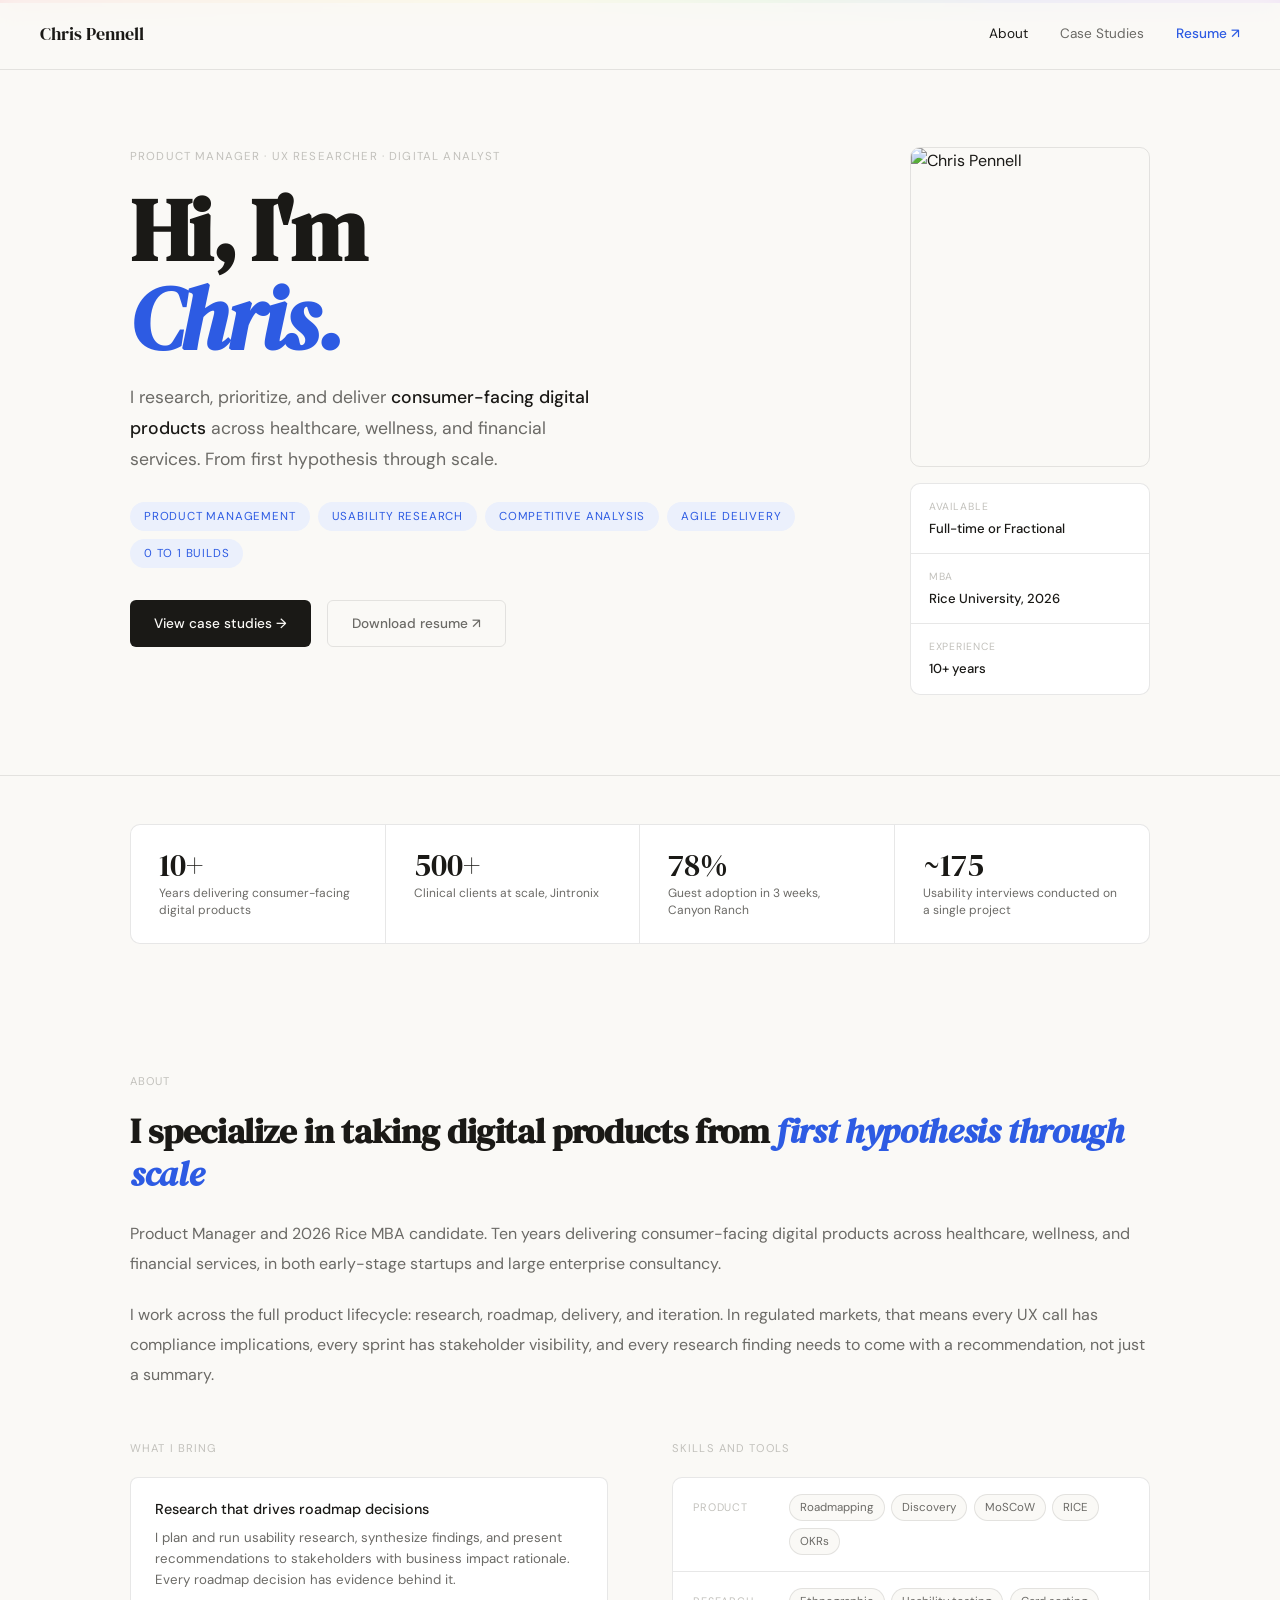
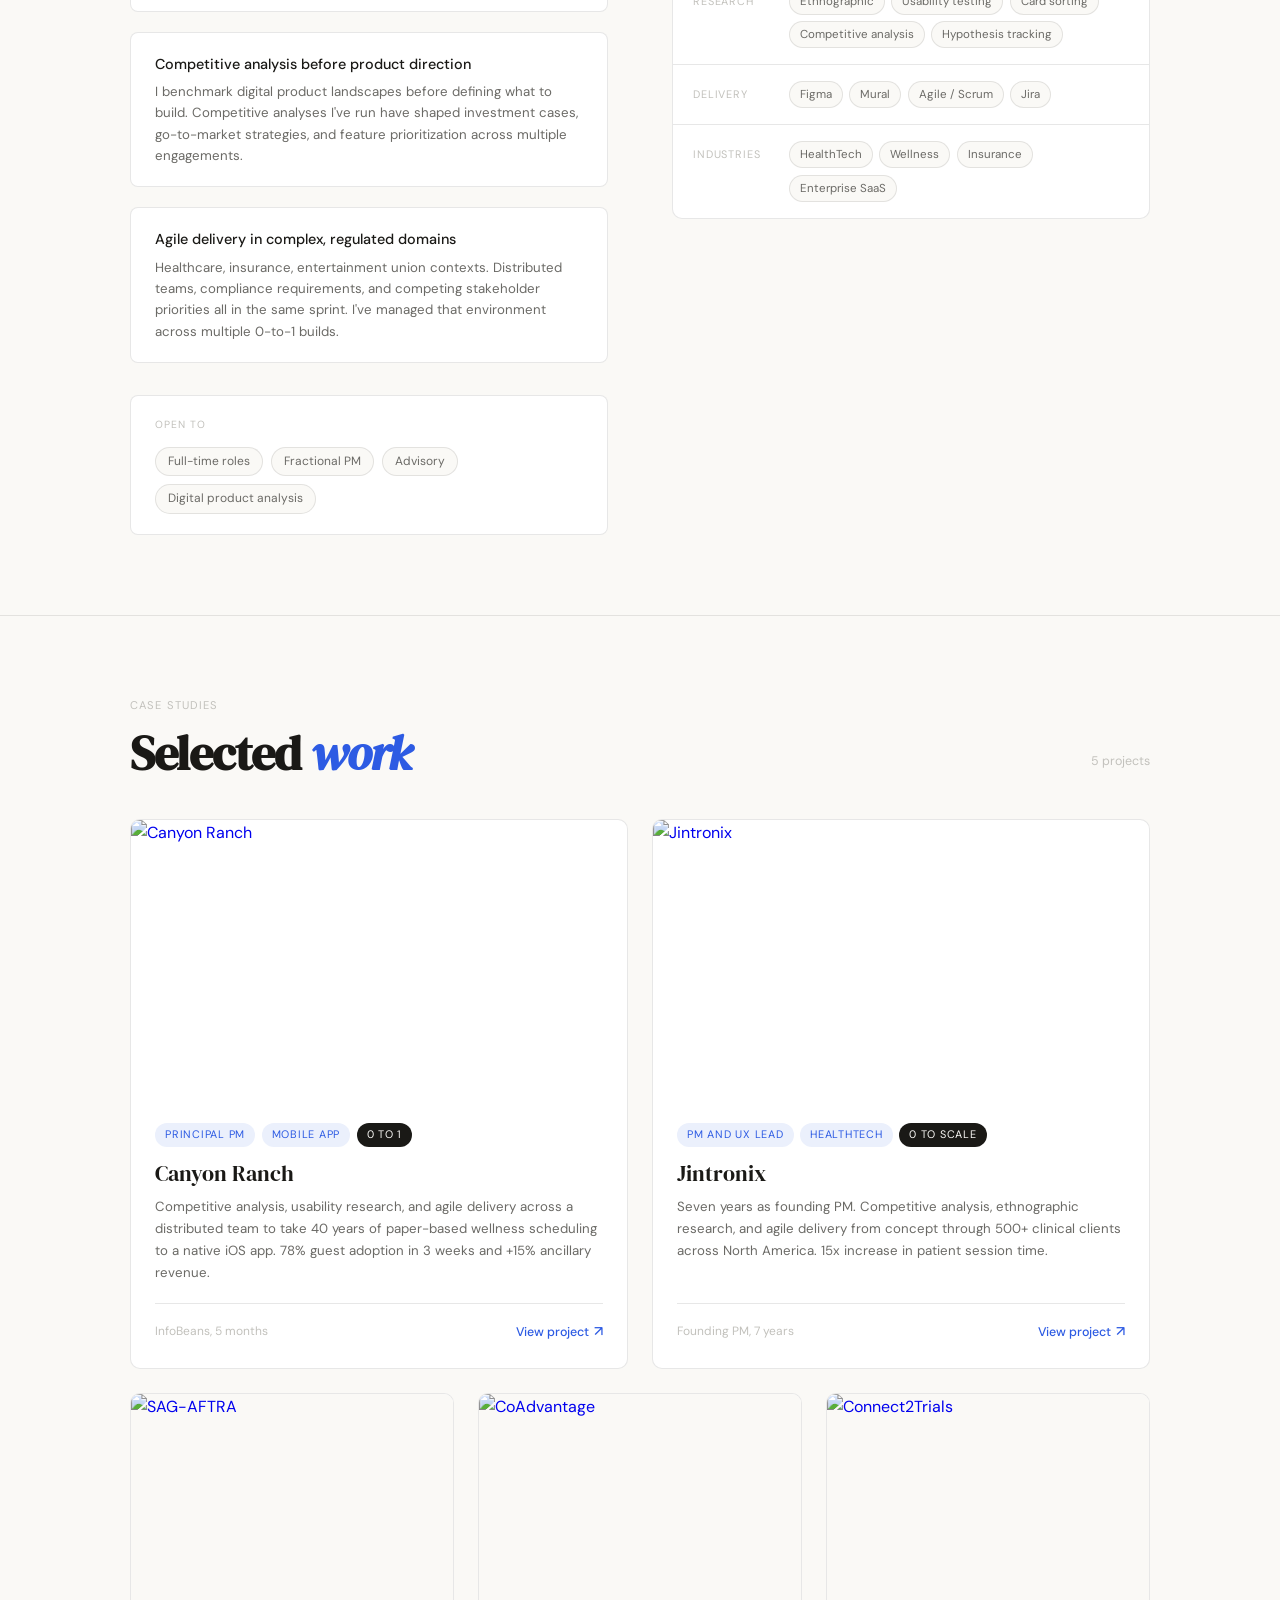
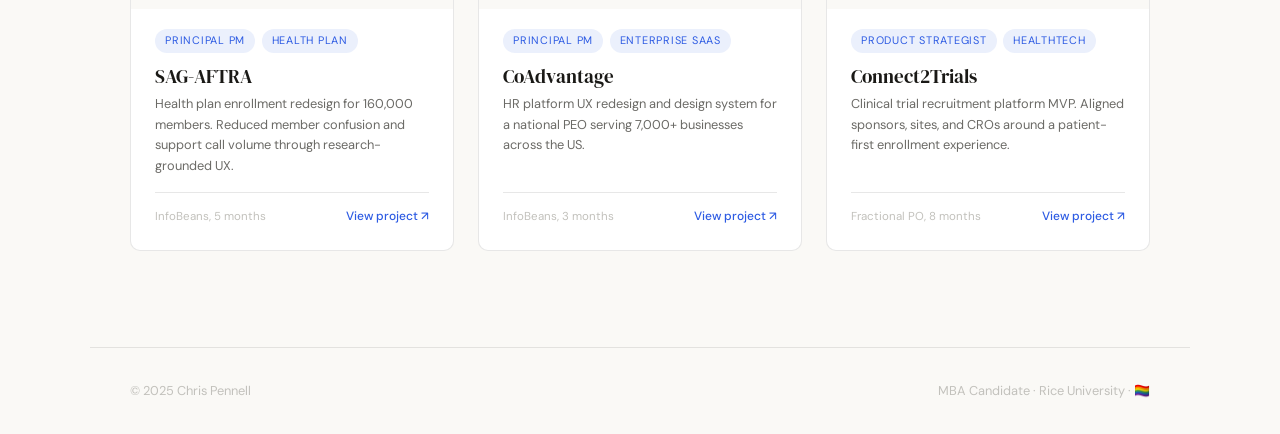
==== index.html @ 069dab7d "March 19 Product Analyst" ====
<!DOCTYPE html>
<html lang="en">
<head>
<meta charset="UTF-8">
<meta name="viewport" content="width=device-width, initial-scale=1.0">
<title>Chris Pennell — Product Manager</title>
<link rel="preconnect" href="https://fonts.googleapis.com">
<link rel="preconnect" href="https://fonts.gstatic.com" crossorigin>
<link href="https://fonts.googleapis.com/css2?family=DM+Serif+Display:ital@0;1&family=DM+Sans:wght@300;400;500&display=swap" rel="stylesheet">
<style>
  *, *::before, *::after { box-sizing: border-box; margin: 0; padding: 0; }
  :root {
    --cream: #FAF9F6; --ink: #1A1916; --ink-muted: #6B6A66; --ink-faint: #C2C1BC;
    --accent: #2D5BE3; --accent-soft: #EBF0FC; --border: rgba(26,25,22,0.1);
    --serif: 'DM Serif Display', Georgia, serif; --sans: 'DM Sans', system-ui, sans-serif;
    --max: 860px; --wide: 1100px;
  }
  html { scroll-behavior: smooth; }
  body { font-family: var(--sans); background: var(--cream); color: var(--ink); font-size: 16px; line-height: 1.65; -webkit-font-smoothing: antialiased; }

  .rainbow-line { height: 3px; background: linear-gradient(90deg,#FF0018,#FF9A00,#FFFF00,#00C800,#0000FF,#8B00FF); }

  /* NAV */
  nav {
    position: fixed; top: 0; left: 0; right: 0; z-index: 100;
    display: flex; align-items: center; justify-content: space-between;
    padding: 1.25rem 2.5rem;
    background: rgba(250,249,246,0.92); backdrop-filter: blur(12px);
    border-bottom: 1px solid var(--border);
  }
  .nav-logo { font-family: var(--serif); font-size: 1.1rem; color: var(--ink); text-decoration: none; }
  .nav-links { display: flex; align-items: center; gap: 2rem; }
  .nav-link { font-size: 0.85rem; color: var(--ink-muted); text-decoration: none; transition: color 0.2s; }
  .nav-link:hover, .nav-link.active { color: var(--ink); }
  .nav-link-resume { color: var(--accent); font-weight: 500; }
  .nav-link-resume:hover { color: #2449c0; }

  /* CONTAINERS */
  .container-wide { max-width: var(--wide); margin: 0 auto; padding: 0 2.5rem; }
  .container { max-width: var(--max); margin: 0 auto; padding: 0 2.5rem; }

  /* HERO */
  .hero { padding-top: 9rem; padding-bottom: 5rem; border-bottom: 1px solid var(--border); }
  .hero-inner { display: grid; grid-template-columns: 1fr auto; gap: 4rem; align-items: start; }
  .hero-eyebrow { font-size: 0.72rem; letter-spacing: 0.1em; text-transform: uppercase; color: var(--ink-faint); margin-bottom: 1.25rem; }
  .hero-title { font-family: var(--serif); font-size: clamp(3.5rem, 7vw, 5.5rem); line-height: 1; letter-spacing: -0.03em; margin-bottom: 1.25rem; }
  .hero-title em { font-style: italic; color: var(--accent); }
  .hero-subtitle { font-size: 1.1rem; color: var(--ink-muted); line-height: 1.75; max-width: 480px; margin-bottom: 1.75rem; }
  .hero-subtitle strong { color: var(--ink); font-weight: 500; }
  .hero-tags { display: flex; flex-wrap: wrap; gap: 0.5rem; margin-bottom: 2rem; }
  .hero-tag { font-size: 0.72rem; letter-spacing: 0.07em; text-transform: uppercase; color: var(--accent); background: var(--accent-soft); padding: 5px 14px; border-radius: 100px; }
  .hero-cta-row { display: flex; gap: 1rem; flex-wrap: wrap; }
  .btn-primary { display: inline-flex; align-items: center; gap: 0.4rem; background: var(--ink); color: var(--cream); font-family: var(--sans); font-size: 0.85rem; font-weight: 500; padding: 0.7rem 1.5rem; border-radius: 6px; text-decoration: none; transition: background 0.2s, transform 0.2s; }
  .btn-primary:hover { background: #000; transform: translateY(-1px); }
  .btn-secondary { display: inline-flex; align-items: center; gap: 0.4rem; background: transparent; color: var(--ink-muted); font-family: var(--sans); font-size: 0.85rem; font-weight: 500; padding: 0.7rem 1.5rem; border-radius: 6px; border: 1px solid var(--border); text-decoration: none; transition: all 0.2s; }
  .btn-secondary:hover { border-color: var(--ink); color: var(--ink); }

  /* HERO ASIDE */
  .hero-aside { display: flex; flex-direction: column; gap: 1rem; width: 240px; flex-shrink: 0; }
  .hero-photo-wrap { border-radius: 10px; overflow: hidden; border: 1px solid var(--border); aspect-ratio: 3/4; }
  .hero-photo-wrap img { width: 100%; height: 100%; object-fit: cover; display: block; }
  .hero-aside-meta { border: 1px solid var(--border); border-radius: 10px; overflow: hidden; background: white; }
  .aside-cell { padding: 0.85rem 1.1rem; border-bottom: 1px solid var(--border); }
  .aside-cell:last-child { border-bottom: none; }
  .aside-label { font-size: 0.65rem; letter-spacing: 0.09em; text-transform: uppercase; color: var(--ink-faint); margin-bottom: 0.2rem; }
  .aside-val { font-size: 0.82rem; font-weight: 500; color: var(--ink); }

  /* STATS BAR */
  .stats-bar { display: grid; grid-template-columns: repeat(4, 1fr); border: 1px solid var(--border); border-radius: 10px; overflow: hidden; background: white; margin: 3rem 0; }
  .stats-cell { padding: 1.5rem 1.75rem; border-right: 1px solid var(--border); }
  .stats-cell:last-child { border-right: none; }
  .stats-val { font-family: var(--serif); font-size: 2rem; color: var(--ink); line-height: 1; margin-bottom: 0.3rem; }
  .stats-label { font-size: 0.75rem; color: var(--ink-muted); line-height: 1.4; }

  /* ABOUT */
  .about-section { padding: 5rem 0; border-bottom: 1px solid var(--border); }
  .section-eyebrow { font-size: 0.7rem; letter-spacing: 0.1em; text-transform: uppercase; color: var(--ink-faint); margin-bottom: 1.25rem; }
  .section-heading { font-family: var(--serif); letter-spacing: -0.01em; line-height: 1.2; margin-bottom: 1.5rem; }
  .section-heading em { font-style: italic; color: var(--accent); }
  .body-text { font-size: 1rem; color: var(--ink-muted); line-height: 1.9; margin-bottom: 1.25rem; }
  .about-grid { display: grid; grid-template-columns: 1fr 1fr; gap: 4rem; margin-top: 3rem; }
  .diff-list { display: flex; flex-direction: column; gap: 1.25rem; margin-bottom: 2rem; }
  .diff-item { padding: 1.25rem 1.5rem; border: 1px solid var(--border); border-radius: 8px; background: white; }
  .diff-title { font-size: 0.9rem; font-weight: 500; color: var(--ink); margin-bottom: 0.3rem; }
  .diff-desc { font-size: 0.83rem; color: var(--ink-muted); line-height: 1.6; }
  .goals-card { padding: 1.25rem 1.5rem; border: 1px solid var(--border); border-radius: 8px; background: white; }
  .goals-label { font-size: 0.65rem; letter-spacing: 0.09em; text-transform: uppercase; color: var(--ink-faint); margin-bottom: 0.85rem; }
  .goals-row { display: flex; flex-wrap: wrap; gap: 0.5rem; }
  .goals-pill { font-size: 0.75rem; color: var(--ink-muted); background: var(--cream); border: 1px solid var(--border); padding: 4px 12px; border-radius: 100px; }
  .skills-strip { display: flex; flex-direction: column; border: 1px solid var(--border); border-radius: 10px; overflow: hidden; background: white; }
  .skill-cell { padding: 1rem 1.25rem; border-bottom: 1px solid var(--border); display: flex; gap: 1rem; align-items: baseline; }
  .skill-cell:last-child { border-bottom: none; }
  .skill-label { font-size: 0.68rem; letter-spacing: 0.08em; text-transform: uppercase; color: var(--ink-faint); flex-shrink: 0; width: 80px; }
  .skill-tags { display: flex; flex-wrap: wrap; gap: 0.4rem; }
  .skill-tag { font-size: 0.72rem; color: var(--ink-muted); background: var(--cream); border: 1px solid var(--border); padding: 3px 10px; border-radius: 100px; }

  /* CASE STUDIES */
  .work-section { padding: 5rem 0 6rem; }
  .work-header { display: flex; align-items: flex-end; justify-content: space-between; margin-bottom: 2.5rem; }
  .work-heading { font-family: var(--serif); font-size: clamp(2rem, 4vw, 3rem); letter-spacing: -0.02em; line-height: 1.1; }
  .work-heading em { font-style: italic; color: var(--accent); }
  .work-count { font-size: 0.78rem; color: var(--ink-faint); padding-bottom: 0.5rem; }

  /* FEATURED CARDS */
  .featured-grid { display: grid; grid-template-columns: 1fr 1fr; gap: 1.5rem; margin-bottom: 1.5rem; }
  .case-card { display: flex; flex-direction: column; border: 1px solid var(--border); border-radius: 10px; overflow: hidden; background: white; text-decoration: none; transition: border-color 0.2s, transform 0.2s; }
  .case-card:hover { border-color: rgba(45,91,227,0.3); transform: translateY(-2px); }
  .case-card-img { aspect-ratio: 16/9; overflow: hidden; }
  .case-card-img img { width: 100%; height: 100%; object-fit: cover; display: block; transition: transform 0.4s ease; }
  .case-card:hover .case-card-img img { transform: scale(1.03); }
  .case-card-body { padding: 1.5rem; flex: 1; display: flex; flex-direction: column; }
  .case-card-tags { display: flex; flex-wrap: wrap; gap: 0.4rem; margin-bottom: 0.85rem; }
  .case-tag { font-size: 0.68rem; letter-spacing: 0.07em; text-transform: uppercase; color: var(--accent); background: var(--accent-soft); padding: 3px 10px; border-radius: 100px; }
  .case-tag-dark { font-size: 0.68rem; letter-spacing: 0.07em; text-transform: uppercase; color: var(--cream); background: var(--ink); padding: 3px 10px; border-radius: 100px; }
  .case-card-title { font-family: var(--serif); font-size: 1.4rem; color: var(--ink); margin-bottom: 0.5rem; line-height: 1.2; }
  .case-card-desc { font-size: 0.83rem; color: var(--ink-muted); line-height: 1.65; flex: 1; margin-bottom: 1.25rem; }
  .case-card-footer { display: flex; align-items: center; justify-content: space-between; padding-top: 1rem; border-top: 1px solid var(--border); }
  .case-card-meta { font-size: 0.75rem; color: var(--ink-faint); }
  .case-card-link { font-size: 0.78rem; font-weight: 500; color: var(--accent); display: flex; align-items: center; gap: 0.3rem; }
  .case-card-link-arrow { font-size: 0.9rem; }

  /* LIST ITEMS - 3 column grid */
  .list-grid { display: grid; grid-template-columns: repeat(3, 1fr); gap: 1.5rem; }
  .case-list-item { display: flex; flex-direction: column; border: 1px solid var(--border); border-radius: 10px; overflow: hidden; background: white; text-decoration: none; transition: border-color 0.2s, transform 0.2s; }
  .case-list-item:hover { border-color: rgba(45,91,227,0.3); transform: translateY(-2px); }
  .case-list-thumb { width: 100%; aspect-ratio: 3/2; overflow: hidden; background: var(--cream); }
  .case-list-thumb img { width: 100%; height: 100%; object-fit: cover; display: block; transition: transform 0.4s ease; }
  .case-list-item:hover .case-list-thumb img { transform: scale(1.03); }
  .case-list-body { padding: 1.25rem 1.5rem 1.5rem; flex: 1; display: flex; flex-direction: column; }
  .case-list-tags { display: flex; flex-wrap: wrap; gap: 0.4rem; margin-bottom: 0.75rem; }
  .case-list-title { font-family: var(--serif); font-size: 1.2rem; color: var(--ink); margin-bottom: 0.4rem; line-height: 1.2; }
  .case-list-desc { font-size: 0.8rem; color: var(--ink-muted); line-height: 1.6; flex: 1; margin-bottom: 1rem; }
  .case-list-footer { display: flex; align-items: center; justify-content: space-between; padding-top: 0.85rem; border-top: 1px solid var(--border); }
  .case-list-meta { font-size: 0.72rem; color: var(--ink-faint); }
  .case-list-link { font-size: 0.75rem; font-weight: 500; color: var(--accent); }
  .case-list-arrow { display: none; }

  footer { border-top: 1px solid var(--border); padding: 2rem 2.5rem; display: flex; justify-content: space-between; align-items: center; max-width: var(--wide); margin: 0 auto; font-size: 0.8rem; color: var(--ink-faint); }

  .fade-in { opacity: 0; transform: translateY(18px); transition: opacity 0.6s ease, transform 0.6s ease; }
  .fade-in.visible { opacity: 1; transform: none; }

  @media (max-width: 860px) {
    .hero-inner { grid-template-columns: 1fr; }
    .hero-aside { width: 100%; flex-direction: row; }
    .hero-photo-wrap { width: 160px; flex-shrink: 0; aspect-ratio: auto; height: 200px; }
    .hero-aside-meta { flex: 1; }
    .featured-grid { grid-template-columns: 1fr; }
    .list-grid { grid-template-columns: 1fr 1fr; }
    .about-grid { grid-template-columns: 1fr; gap: 2.5rem; }
    .stats-bar { grid-template-columns: 1fr 1fr; }
    .stats-cell:nth-child(2) { border-right: none; }
    .stats-cell:nth-child(3), .stats-cell:nth-child(4) { border-top: 1px solid var(--border); }
  }
  @media (max-width: 600px) {
    nav { padding: 1rem 1.25rem; }
    .container-wide, .container { padding: 0 1.25rem; }
    .hero { padding-top: 7rem; }
    .hero-aside { flex-direction: column; }
    .hero-photo-wrap { width: 100%; height: 260px; }
    .stats-bar { grid-template-columns: 1fr; }
    .stats-cell { border-right: none; border-bottom: 1px solid var(--border); }
    .stats-cell:last-child { border-bottom: none; }
    .list-grid { grid-template-columns: 1fr; }
    .work-header { flex-direction: column; align-items: flex-start; gap: 0.5rem; }
    footer { flex-direction: column; gap: 0.5rem; text-align: center; }
  }
</style>
</head>
<body>

<div class="rainbow-line"></div>
<nav>
  <a class="nav-logo" href="index.html">Chris Pennell</a>
  <div class="nav-links">
    <a class="nav-link active" href="index.html">About</a>
    <a class="nav-link" href="#work">Case Studies</a>
    <a class="nav-link nav-link-resume" href="https://docs.google.com/document/d/1cb9kyI_10Pj-cdrXWESIzV2-PhuRUPaO/edit" target="_blank">Resume ↗</a>
  </div>
</nav>

<!-- HERO -->
<section class="hero">
  <div class="container-wide">
    <div class="hero-inner">
      <div>
        <div class="hero-eyebrow fade-in">Product Manager · UX Researcher · Digital Analyst</div>
        <h1 class="hero-title fade-in" style="transition-delay:.07s">Hi, I'm<br><em>Chris.</em></h1>
        <p class="hero-subtitle fade-in" style="transition-delay:.13s">
          I research, prioritize, and deliver <strong>consumer-facing digital products</strong> across healthcare, wellness, and financial services. From first hypothesis through scale.
        </p>
        <div class="hero-tags fade-in" style="transition-delay:.17s">
          <span class="hero-tag">Product Management</span>
          <span class="hero-tag">Usability Research</span>
          <span class="hero-tag">Competitive Analysis</span>
          <span class="hero-tag">Agile Delivery</span>
          <span class="hero-tag">0 to 1 Builds</span>
        </div>
        <div class="hero-cta-row fade-in" style="transition-delay:.21s">
          <a class="btn-primary" href="#work">View case studies →</a>
          <a class="btn-secondary" href="https://docs.google.com/document/d/1cb9kyI_10Pj-cdrXWESIzV2-PhuRUPaO/edit" target="_blank">Download resume ↗</a>
        </div>
      </div>
      <div class="hero-aside fade-in" style="transition-delay:.25s">
        <div class="hero-photo-wrap">
          <img src="https://cdn.prod.website-files.com/538f543c3674b7a3720d7a68/667c1d018440798b7e538d53_me%20hike.JPG" alt="Chris Pennell" />
        </div>
        <div class="hero-aside-meta">
          <div class="aside-cell">
            <div class="aside-label">Available</div>
            <div class="aside-val">Full-time or Fractional</div>
          </div>
          <div class="aside-cell">
            <div class="aside-label">MBA</div>
            <div class="aside-val">Rice University, 2026</div>
          </div>
          <div class="aside-cell">
            <div class="aside-label">Experience</div>
            <div class="aside-val">10+ years</div>
          </div>
        </div>
      </div>
    </div>
  </div>
</section>

<!-- STATS -->
<div class="container-wide">
  <div class="stats-bar fade-in">
    <div class="stats-cell">
      <div class="stats-val">10+</div>
      <div class="stats-label">Years delivering consumer-facing digital products</div>
    </div>
    <div class="stats-cell">
      <div class="stats-val">500+</div>
      <div class="stats-label">Clinical clients at scale, Jintronix</div>
    </div>
    <div class="stats-cell">
      <div class="stats-val">78%</div>
      <div class="stats-label">Guest adoption in 3 weeks, Canyon Ranch</div>
    </div>
    <div class="stats-cell">
      <div class="stats-val">~175</div>
      <div class="stats-label">Usability interviews conducted on a single project</div>
    </div>
  </div>
</div>

<!-- ABOUT -->
<section class="about-section" id="about">
  <div class="container-wide">
    <div class="section-eyebrow fade-in">About</div>
    <h2 class="section-heading fade-in" style="transition-delay:.06s; font-size:clamp(1.6rem,3vw,2.2rem);">
      I specialize in taking digital products from <em>first hypothesis through scale</em>
    </h2>
    <p class="body-text fade-in" style="transition-delay:.1s">
      Product Manager and 2026 Rice MBA candidate. Ten years delivering consumer-facing digital products across healthcare, wellness, and financial services, in both early-stage startups and large enterprise consultancy.
    </p>
    <p class="body-text fade-in" style="transition-delay:.12s">
      I work across the full product lifecycle: research, roadmap, delivery, and iteration. In regulated markets, that means every UX call has compliance implications, every sprint has stakeholder visibility, and every research finding needs to come with a recommendation, not just a summary.
    </p>

    <div class="about-grid fade-in" style="transition-delay:.14s">
      <div>
        <div style="font-size:.7rem;letter-spacing:.1em;text-transform:uppercase;color:var(--ink-faint);margin-bottom:1.25rem;">What I bring</div>
        <div class="diff-list">
          <div class="diff-item">
            <div class="diff-title">Research that drives roadmap decisions</div>
            <div class="diff-desc">I plan and run usability research, synthesize findings, and present recommendations to stakeholders with business impact rationale. Every roadmap decision has evidence behind it.</div>
          </div>
          <div class="diff-item">
            <div class="diff-title">Competitive analysis before product direction</div>
            <div class="diff-desc">I benchmark digital product landscapes before defining what to build. Competitive analyses I've run have shaped investment cases, go-to-market strategies, and feature prioritization across multiple engagements.</div>
          </div>
          <div class="diff-item">
            <div class="diff-title">Agile delivery in complex, regulated domains</div>
            <div class="diff-desc">Healthcare, insurance, entertainment union contexts. Distributed teams, compliance requirements, and competing stakeholder priorities all in the same sprint. I've managed that environment across multiple 0-to-1 builds.</div>
          </div>
        </div>
        <div class="goals-card">
          <div class="goals-label">Open to</div>
          <div class="goals-row">
            <span class="goals-pill">Full-time roles</span>
            <span class="goals-pill">Fractional PM</span>
            <span class="goals-pill">Advisory</span>
            <span class="goals-pill">Digital product analysis</span>
          </div>
        </div>
      </div>
      <div>
        <div style="font-size:.7rem;letter-spacing:.1em;text-transform:uppercase;color:var(--ink-faint);margin-bottom:1.25rem;">Skills and tools</div>
        <div class="skills-strip">
          <div class="skill-cell">
            <div class="skill-label">Product</div>
            <div class="skill-tags">
              <span class="skill-tag">Roadmapping</span>
              <span class="skill-tag">Discovery</span>
              <span class="skill-tag">MoSCoW</span>
              <span class="skill-tag">RICE</span>
              <span class="skill-tag">OKRs</span>
            </div>
          </div>
          <div class="skill-cell">
            <div class="skill-label">Research</div>
            <div class="skill-tags">
              <span class="skill-tag">Ethnographic</span>
              <span class="skill-tag">Usability testing</span>
              <span class="skill-tag">Card sorting</span>
              <span class="skill-tag">Competitive analysis</span>
              <span class="skill-tag">Hypothesis tracking</span>
            </div>
          </div>
          <div class="skill-cell">
            <div class="skill-label">Delivery</div>
            <div class="skill-tags">
              <span class="skill-tag">Figma</span>
              <span class="skill-tag">Mural</span>
              <span class="skill-tag">Agile / Scrum</span>
              <span class="skill-tag">Jira</span>
            </div>
          </div>
          <div class="skill-cell">
            <div class="skill-label">Industries</div>
            <div class="skill-tags">
              <span class="skill-tag">HealthTech</span>
              <span class="skill-tag">Wellness</span>
              <span class="skill-tag">Insurance</span>
              <span class="skill-tag">Enterprise SaaS</span>
            </div>
          </div>
        </div>
      </div>
    </div>
  </div>
</section>

<!-- CASE STUDIES -->
<section class="work-section" id="work">
  <div class="container-wide">
    <div class="work-header fade-in">
      <div>
        <div class="section-eyebrow" style="margin-bottom:.75rem;">Case Studies</div>
        <h2 class="work-heading">Selected <em>work</em></h2>
      </div>
      <div class="work-count">5 projects</div>
    </div>

    <div class="featured-grid fade-in" style="transition-delay:.06s">
      <a class="case-card" href="canyon-ranch-case-study.html">
        <div class="case-card-img">
          <img src="https://cdn.prod.website-files.com/538f543c3674b7a3720d7a68/6536fba0e312752da040ff3f_hero_CR.png" alt="Canyon Ranch" />
        </div>
        <div class="case-card-body">
          <div class="case-card-tags">
            <span class="case-tag">Principal PM</span>
            <span class="case-tag">Mobile App</span>
            <span class="case-tag-dark">0 to 1</span>
          </div>
          <div class="case-card-title">Canyon Ranch</div>
          <div class="case-card-desc">Competitive analysis, usability research, and agile delivery across a distributed team to take 40 years of paper-based wellness scheduling to a native iOS app. 78% guest adoption in 3 weeks and +15% ancillary revenue.</div>
          <div class="case-card-footer">
            <span class="case-card-meta">InfoBeans, 5 months</span>
            <span class="case-card-link">View project <span class="case-card-link-arrow">↗</span></span>
          </div>
        </div>
      </a>
      <a class="case-card" href="jintronix.html">
        <div class="case-card-img">
          <img src="https://cdn.prod.website-files.com/538f543c3674b7a3720d7a68/5901455f5690d510b63340e0_jintronix_hero.png" alt="Jintronix" />
        </div>
        <div class="case-card-body">
          <div class="case-card-tags">
            <span class="case-tag">PM and UX Lead</span>
            <span class="case-tag">HealthTech</span>
            <span class="case-tag-dark">0 to Scale</span>
          </div>
          <div class="case-card-title">Jintronix</div>
          <div class="case-card-desc">Seven years as founding PM. Competitive analysis, ethnographic research, and agile delivery from concept through 500+ clinical clients across North America. 15x increase in patient session time.</div>
          <div class="case-card-footer">
            <span class="case-card-meta">Founding PM, 7 years</span>
            <span class="case-card-link">View project <span class="case-card-link-arrow">↗</span></span>
          </div>
        </div>
      </a>
    </div>

    <div class="list-grid fade-in" style="transition-delay:.1s">
      <a class="case-list-item" href="sag-aftra.html">
        <div class="case-list-thumb">
          <img src="https://cdn.prod.website-files.com/538f543c3674b7a3720d7a68/65340feb515cf73360d36144_SA_Main.png" alt="SAG-AFTRA" />
        </div>
        <div class="case-list-body">
          <div class="case-list-tags">
            <span class="case-tag">Principal PM</span>
            <span class="case-tag">Health Plan</span>
          </div>
          <div class="case-list-title">SAG-AFTRA</div>
          <div class="case-list-desc">Health plan enrollment redesign for 160,000 members. Reduced member confusion and support call volume through research-grounded UX.</div>
          <div class="case-list-footer">
            <span class="case-list-meta">InfoBeans, 5 months</span>
            <span class="case-list-link">View project ↗</span>
          </div>
        </div>
      </a>
      <a class="case-list-item" href="coadvantage.html">
        <div class="case-list-thumb">
          <img src="https://cdn.prod.website-files.com/538f543c3674b7a3720d7a68/6531c4fa024e860a42a2fc40_Group%205.png" alt="CoAdvantage" />
        </div>
        <div class="case-list-body">
          <div class="case-list-tags">
            <span class="case-tag">Principal PM</span>
            <span class="case-tag">Enterprise SaaS</span>
          </div>
          <div class="case-list-title">CoAdvantage</div>
          <div class="case-list-desc">HR platform UX redesign and design system for a national PEO serving 7,000+ businesses across the US.</div>
          <div class="case-list-footer">
            <span class="case-list-meta">InfoBeans, 3 months</span>
            <span class="case-list-link">View project ↗</span>
          </div>
        </div>
      </a>
      <a class="case-list-item" href="connect2trials.html">
        <div class="case-list-thumb">
          <img src="https://cdn.prod.website-files.com/538f543c3674b7a3720d7a68/6533fa9e8dd7217452aa8241_Hero_C2T.png" alt="Connect2Trials" />
        </div>
        <div class="case-list-body">
          <div class="case-list-tags">
            <span class="case-tag">Product Strategist</span>
            <span class="case-tag">HealthTech</span>
          </div>
          <div class="case-list-title">Connect2Trials</div>
          <div class="case-list-desc">Clinical trial recruitment platform MVP. Aligned sponsors, sites, and CROs around a patient-first enrollment experience.</div>
          <div class="case-list-footer">
            <span class="case-list-meta">Fractional PO, 8 months</span>
            <span class="case-list-link">View project ↗</span>
          </div>
        </div>
      </a>
    </div>
  </div>
</section>

<footer>
  <span>© 2025 Chris Pennell</span>
  <span>MBA Candidate · Rice University · 🏳️‍🌈</span>
</footer>

<script>
  const obs = new IntersectionObserver(e => e.forEach(x => { if(x.isIntersecting) x.target.classList.add('visible'); }), { threshold: .07 });
  document.querySelectorAll('.fade-in').forEach(el => obs.observe(el));
</script>
</body>
</html>
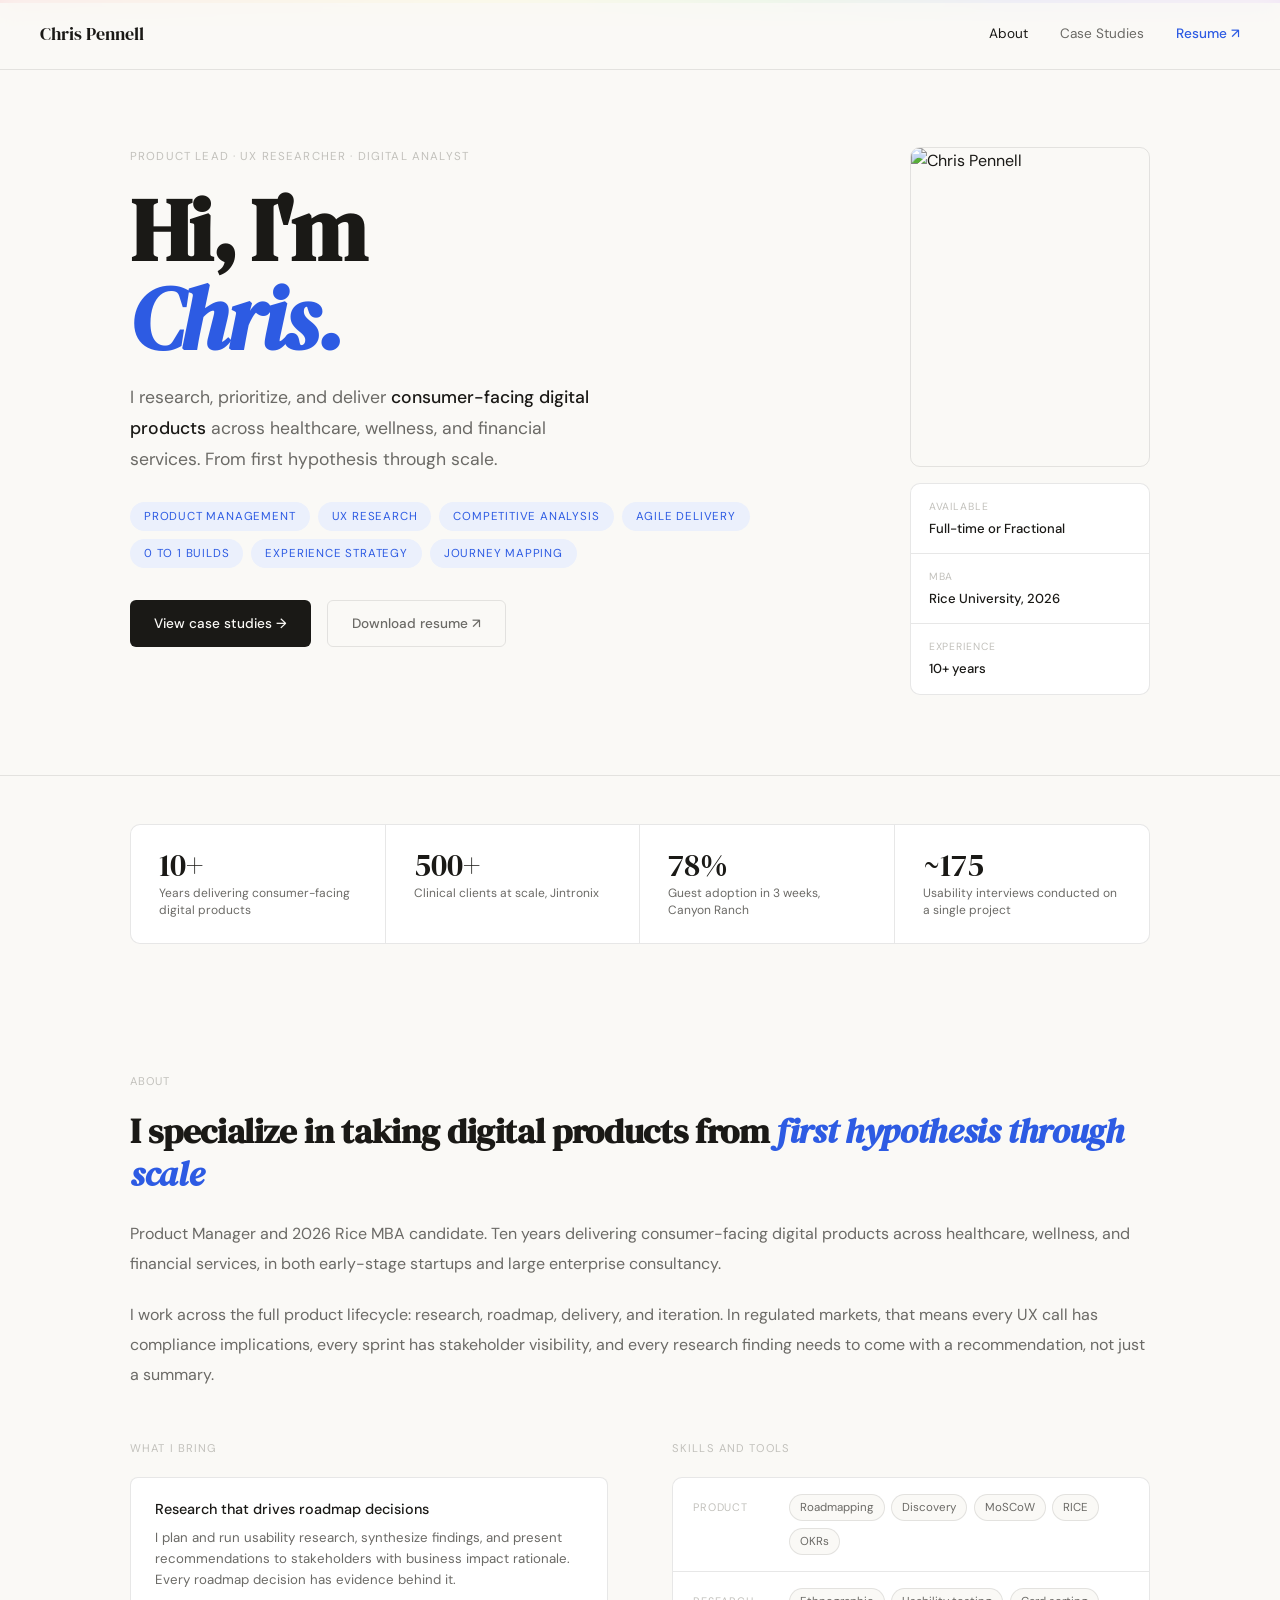
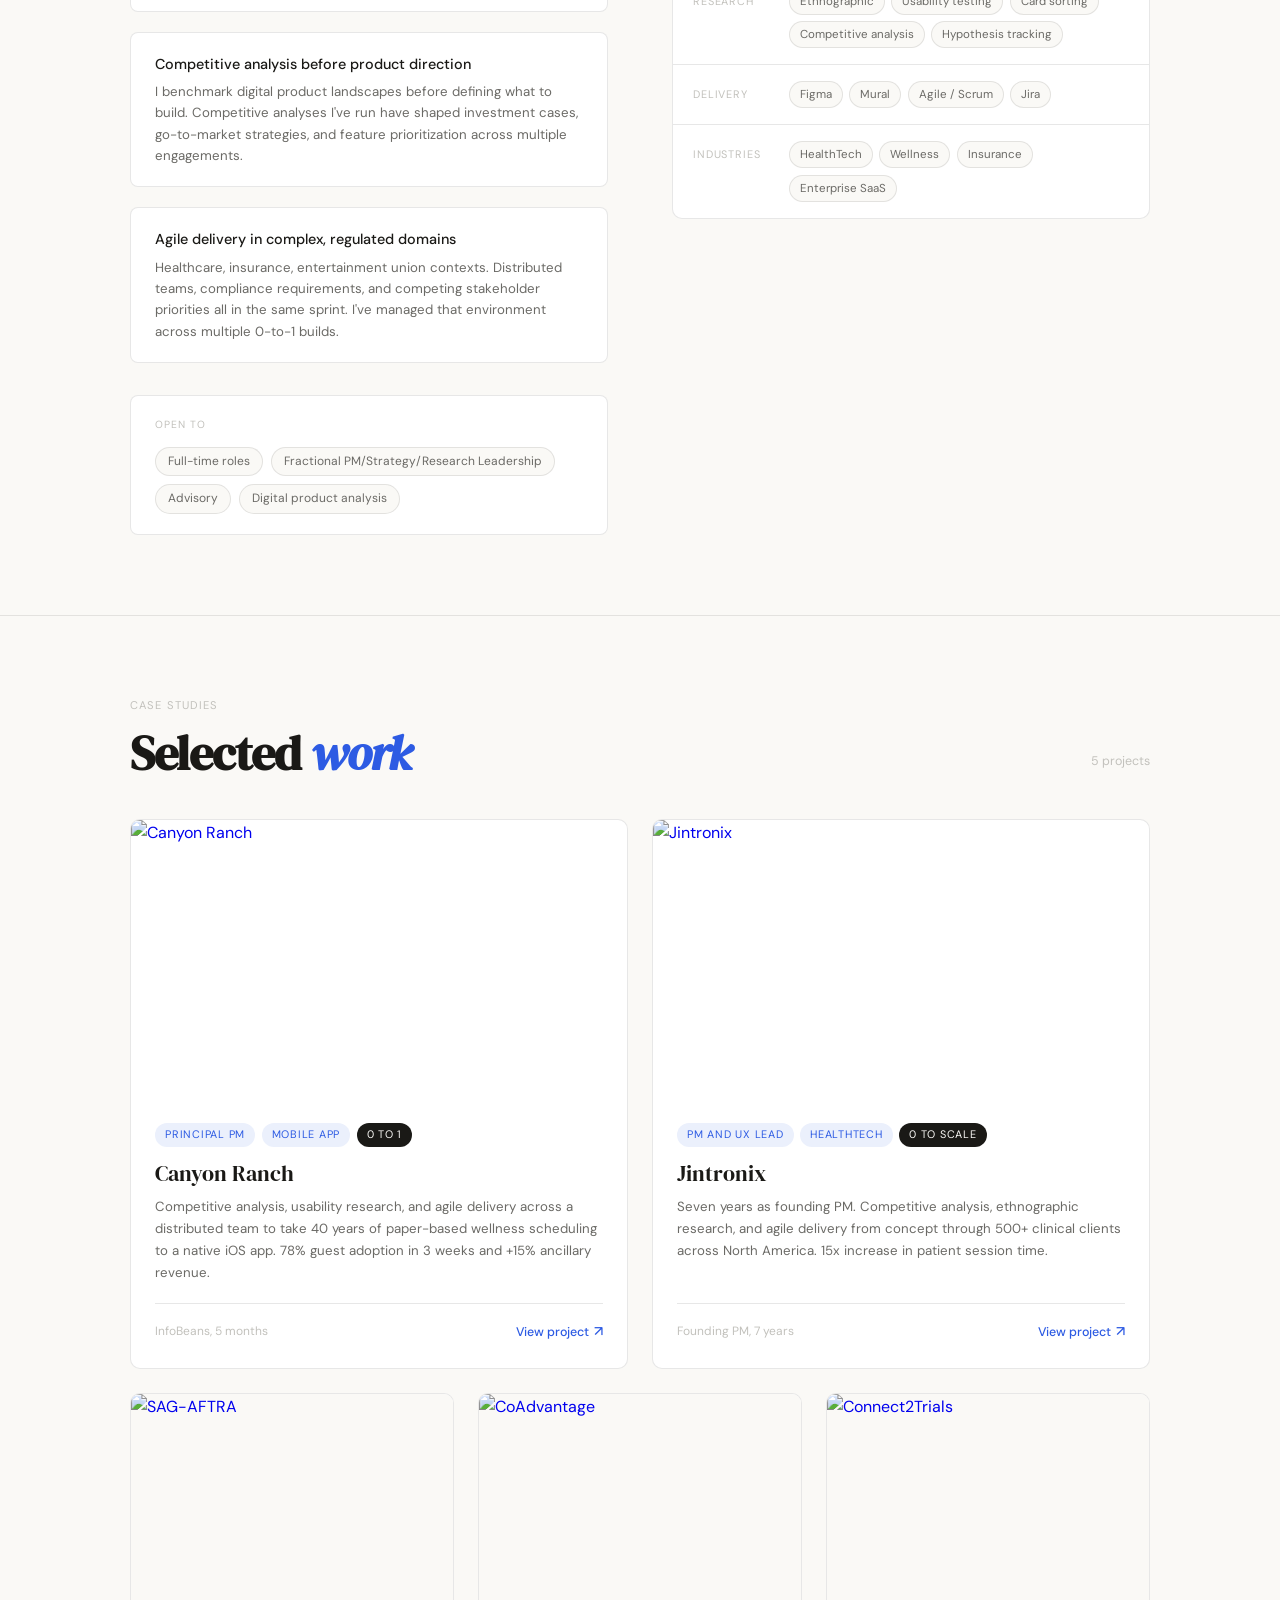
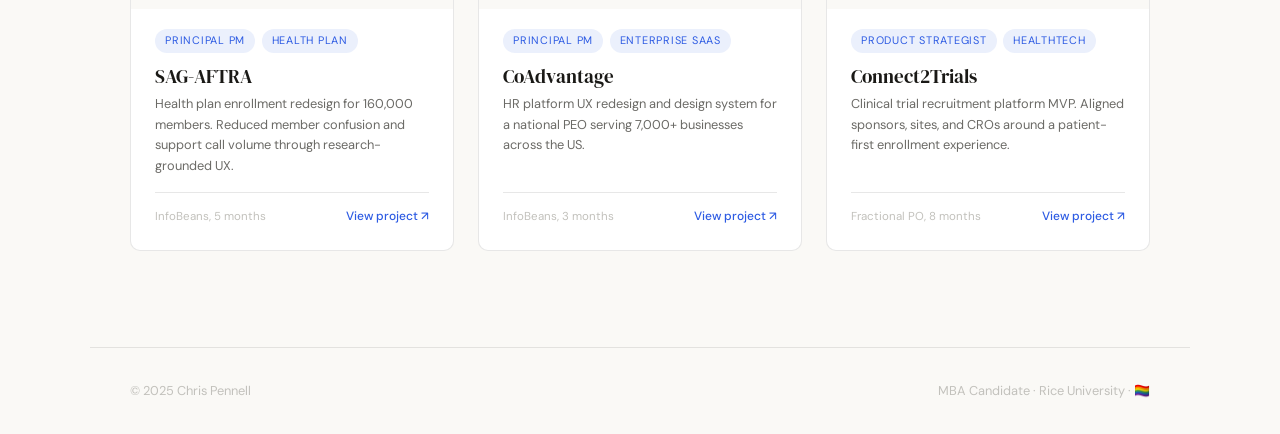
==== commit 19591cd3: "home pages text changes" ====
--- a/index.html
+++ b/index.html
@@ -3,7 +3,7 @@
 <head>
 <meta charset="UTF-8">
 <meta name="viewport" content="width=device-width, initial-scale=1.0">
-<title>Chris Pennell — Product Manager</title>
+<title>Chris Pennell · Experience Strategist · UX Research</title>
 <link rel="preconnect" href="https://fonts.googleapis.com">
 <link rel="preconnect" href="https://fonts.gstatic.com" crossorigin>
 <link href="https://fonts.googleapis.com/css2?family=DM+Serif+Display:ital@0;1&family=DM+Sans:wght@300;400;500&display=swap" rel="stylesheet">
@@ -184,17 +184,19 @@
   <div class="container-wide">
     <div class="hero-inner">
       <div>
-        <div class="hero-eyebrow fade-in">Product Manager · UX Researcher · Digital Analyst</div>
+        <div class="hero-eyebrow fade-in">Product Lead · UX Researcher · Digital Analyst</div>
         <h1 class="hero-title fade-in" style="transition-delay:.07s">Hi, I'm<br><em>Chris.</em></h1>
         <p class="hero-subtitle fade-in" style="transition-delay:.13s">
           I research, prioritize, and deliver <strong>consumer-facing digital products</strong> across healthcare, wellness, and financial services. From first hypothesis through scale.
         </p>
         <div class="hero-tags fade-in" style="transition-delay:.17s">
           <span class="hero-tag">Product Management</span>
-          <span class="hero-tag">Usability Research</span>
+          <span class="hero-tag">UX Research</span>
           <span class="hero-tag">Competitive Analysis</span>
           <span class="hero-tag">Agile Delivery</span>
           <span class="hero-tag">0 to 1 Builds</span>
+          <span class="hero-tag">Experience Strategy</span>
+          <span class="hero-tag">Journey Mapping</span>
         </div>
         <div class="hero-cta-row fade-in" style="transition-delay:.21s">
           <a class="btn-primary" href="#work">View case studies →</a>
@@ -281,7 +283,7 @@
           <div class="goals-label">Open to</div>
           <div class="goals-row">
             <span class="goals-pill">Full-time roles</span>
-            <span class="goals-pill">Fractional PM</span>
+            <span class="goals-pill">Fractional PM/Strategy/Research Leadership</span>
             <span class="goals-pill">Advisory</span>
             <span class="goals-pill">Digital product analysis</span>
           </div>
@@ -346,7 +348,7 @@
     </div>
 
     <div class="featured-grid fade-in" style="transition-delay:.06s">
-      <a class="case-card" href="canyon-ranch-case-study.html">
+      <a class="case-card" href="canyon-ranch.html">
         <div class="case-card-img">
           <img src="https://cdn.prod.website-files.com/538f543c3674b7a3720d7a68/6536fba0e312752da040ff3f_hero_CR.png" alt="Canyon Ranch" />
         </div>
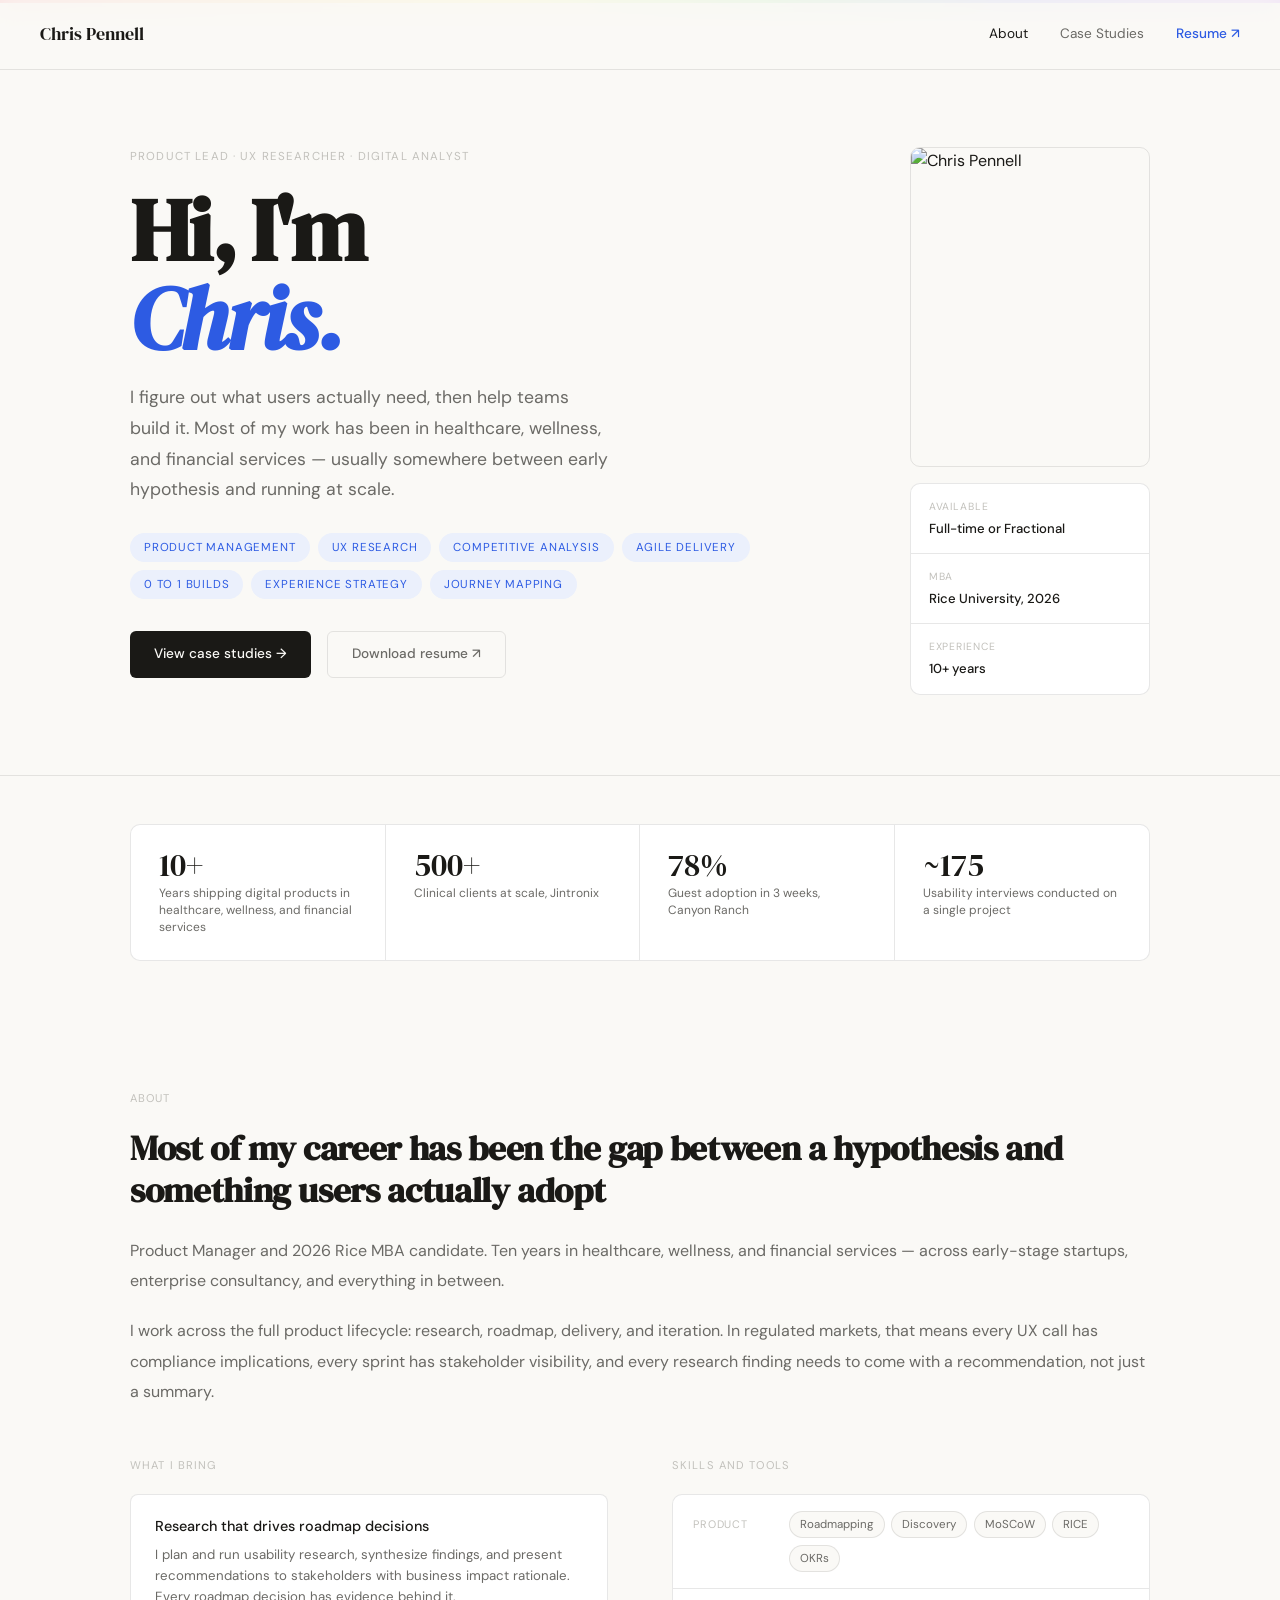
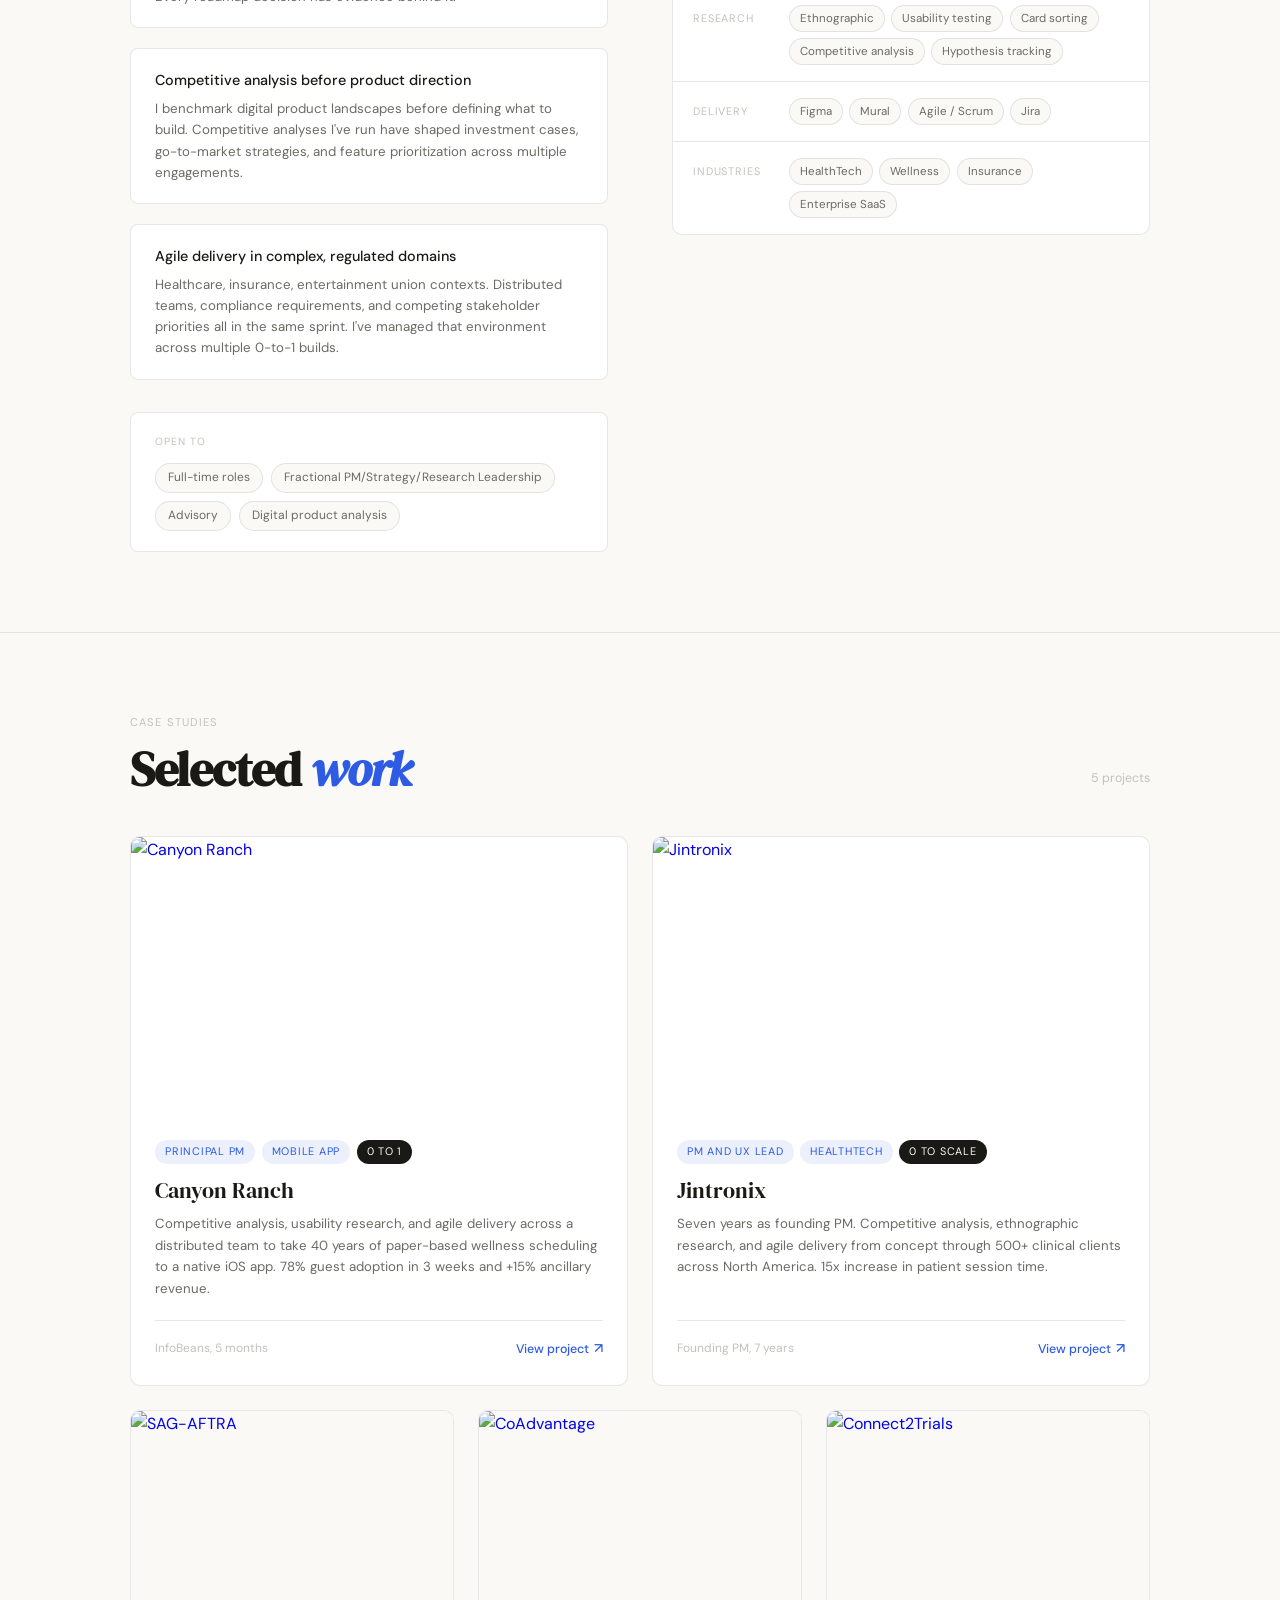
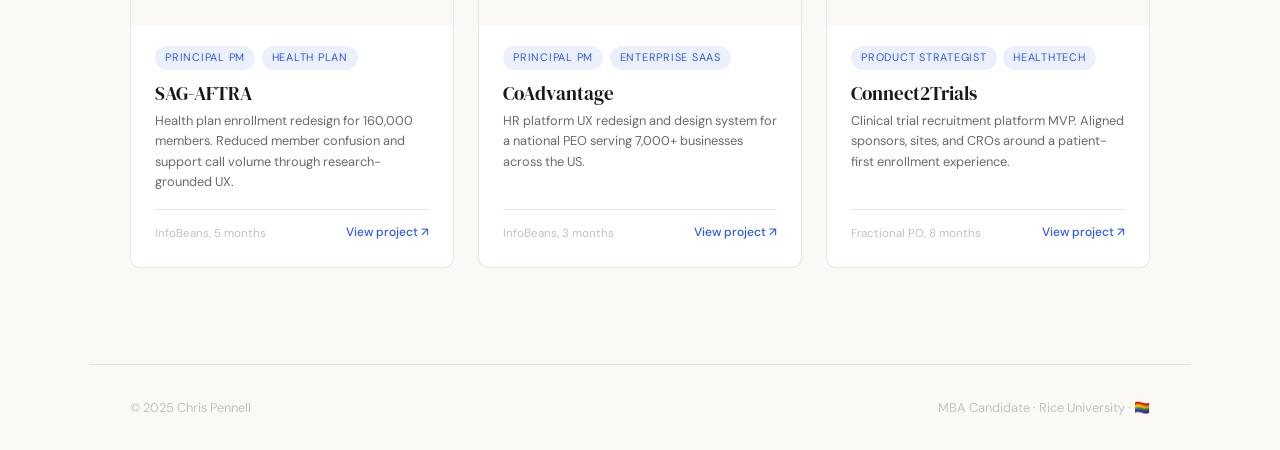
==== commit 946b0c1d: "Humanize copy across site — remove AI writing patterns Co-Authored-By: Claude Sonnet 4.6 <noreply@an" ====
--- a/index.html
+++ b/index.html
@@ -187,7 +187,7 @@
         <div class="hero-eyebrow fade-in">Product Lead · UX Researcher · Digital Analyst</div>
         <h1 class="hero-title fade-in" style="transition-delay:.07s">Hi, I'm<br><em>Chris.</em></h1>
         <p class="hero-subtitle fade-in" style="transition-delay:.13s">
-          I research, prioritize, and deliver <strong>consumer-facing digital products</strong> across healthcare, wellness, and financial services. From first hypothesis through scale.
+          I figure out what users actually need, then help teams build it. Most of my work has been in healthcare, wellness, and financial services — usually somewhere between early hypothesis and running at scale.
         </p>
         <div class="hero-tags fade-in" style="transition-delay:.17s">
           <span class="hero-tag">Product Management</span>
@@ -231,7 +231,7 @@
   <div class="stats-bar fade-in">
     <div class="stats-cell">
       <div class="stats-val">10+</div>
-      <div class="stats-label">Years delivering consumer-facing digital products</div>
+      <div class="stats-label">Years shipping digital products in healthcare, wellness, and financial services</div>
     </div>
     <div class="stats-cell">
       <div class="stats-val">500+</div>
@@ -253,10 +253,10 @@
   <div class="container-wide">
     <div class="section-eyebrow fade-in">About</div>
     <h2 class="section-heading fade-in" style="transition-delay:.06s; font-size:clamp(1.6rem,3vw,2.2rem);">
-      I specialize in taking digital products from <em>first hypothesis through scale</em>
+      Most of my career has been the gap between a hypothesis and something users actually adopt
     </h2>
     <p class="body-text fade-in" style="transition-delay:.1s">
-      Product Manager and 2026 Rice MBA candidate. Ten years delivering consumer-facing digital products across healthcare, wellness, and financial services, in both early-stage startups and large enterprise consultancy.
+      Product Manager and 2026 Rice MBA candidate. Ten years in healthcare, wellness, and financial services — across early-stage startups, enterprise consultancy, and everything in between.
     </p>
     <p class="body-text fade-in" style="transition-delay:.12s">
       I work across the full product lifecycle: research, roadmap, delivery, and iteration. In regulated markets, that means every UX call has compliance implications, every sprint has stakeholder visibility, and every research finding needs to come with a recommendation, not just a summary.
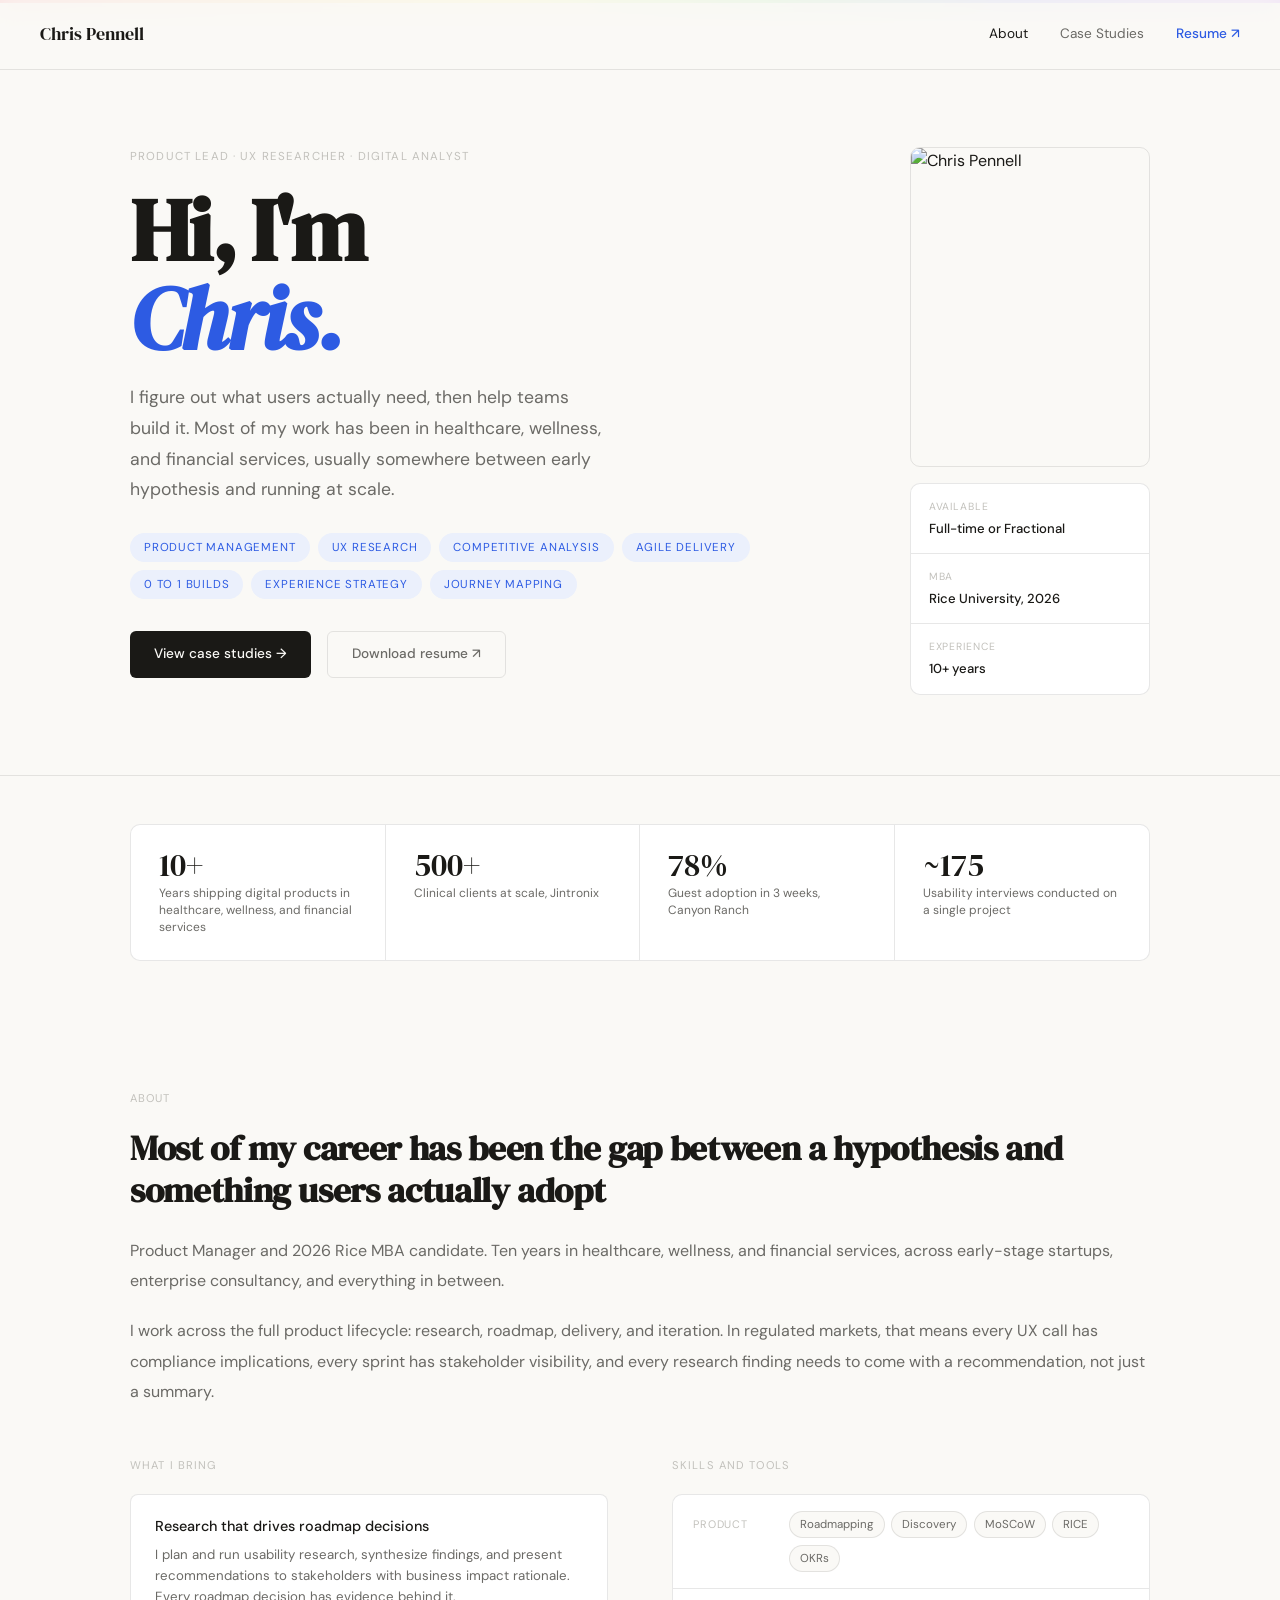
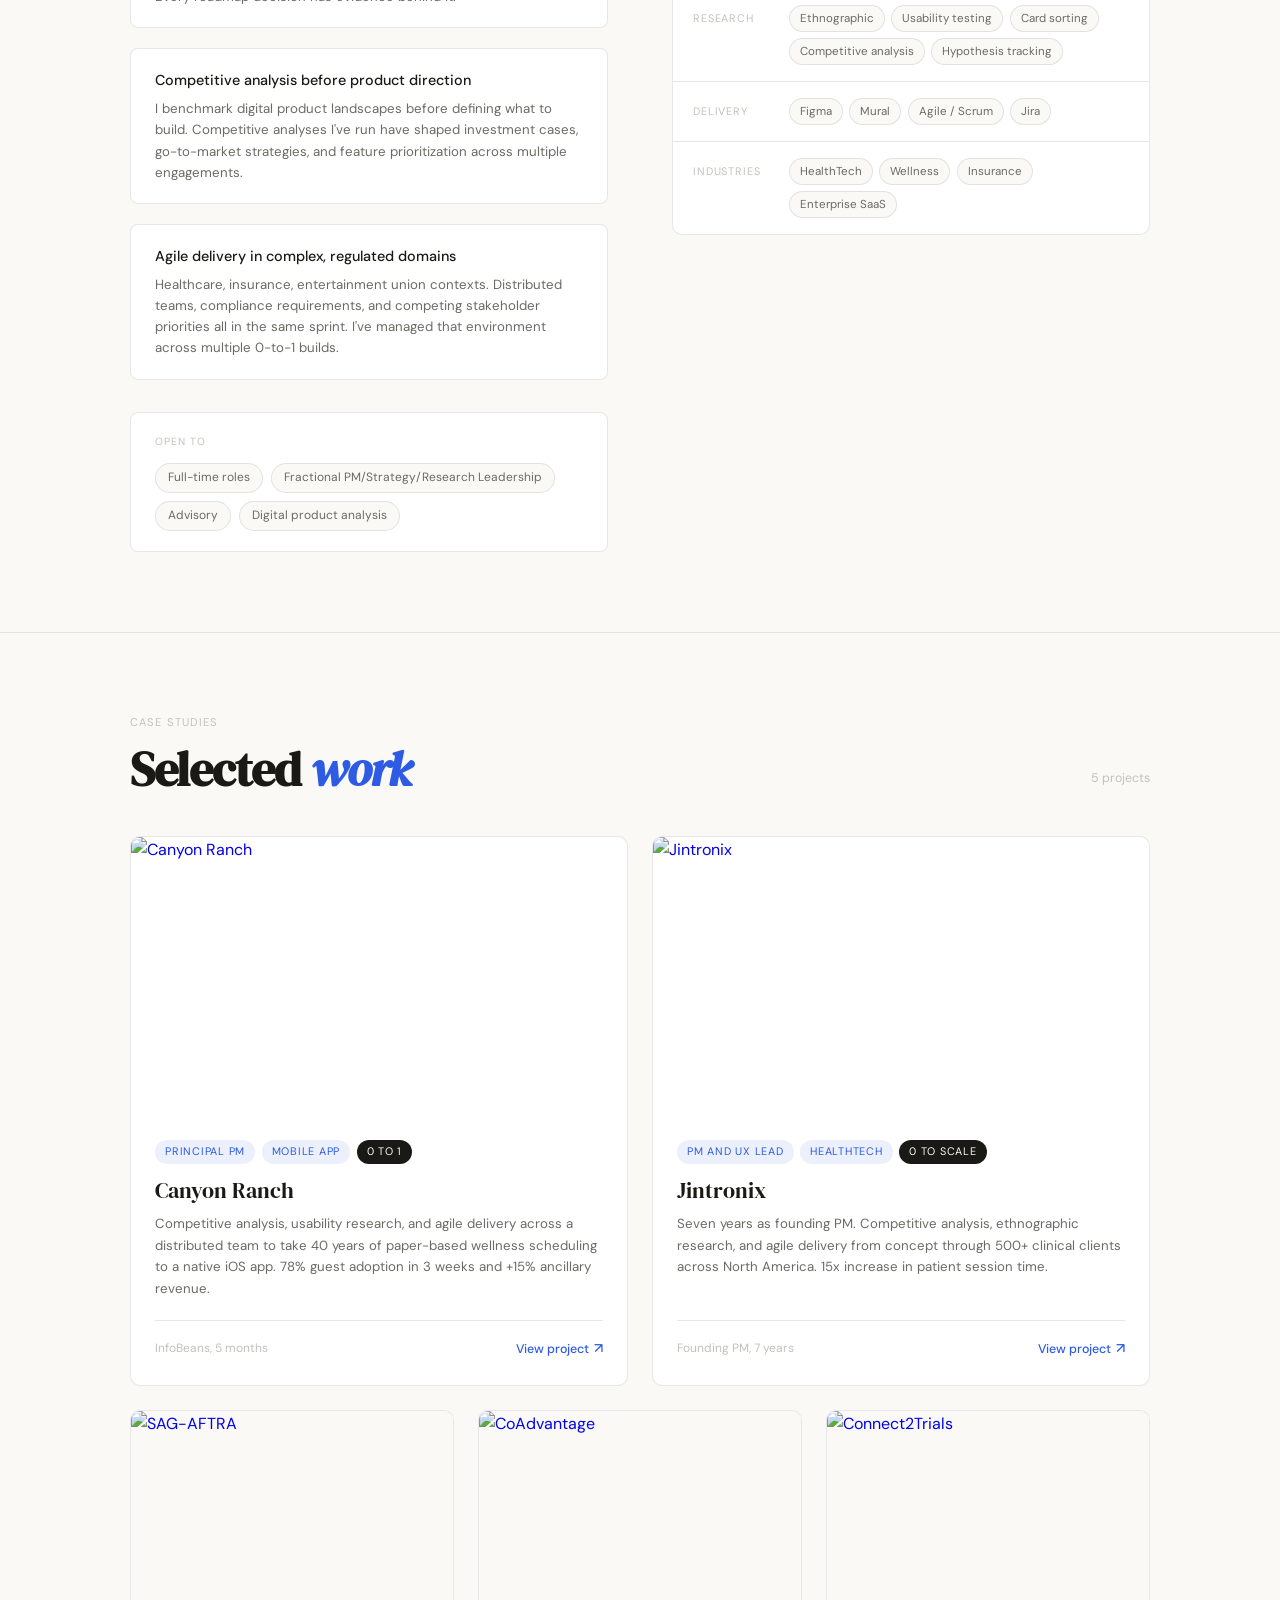
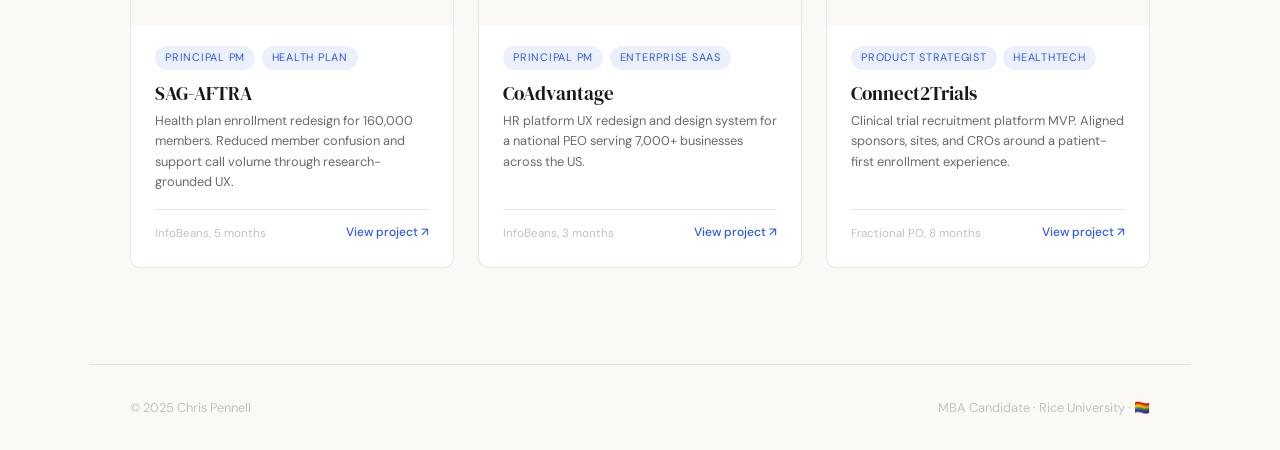
==== commit 5ef6488a: "Remove all em dashes across site, replace with commas, colons, or periods Co-Authored-By: Claude Son" ====
--- a/index.html
+++ b/index.html
@@ -187,7 +187,7 @@
         <div class="hero-eyebrow fade-in">Product Lead · UX Researcher · Digital Analyst</div>
         <h1 class="hero-title fade-in" style="transition-delay:.07s">Hi, I'm<br><em>Chris.</em></h1>
         <p class="hero-subtitle fade-in" style="transition-delay:.13s">
-          I figure out what users actually need, then help teams build it. Most of my work has been in healthcare, wellness, and financial services — usually somewhere between early hypothesis and running at scale.
+          I figure out what users actually need, then help teams build it. Most of my work has been in healthcare, wellness, and financial services, usually somewhere between early hypothesis and running at scale.
         </p>
         <div class="hero-tags fade-in" style="transition-delay:.17s">
           <span class="hero-tag">Product Management</span>
@@ -256,7 +256,7 @@
       Most of my career has been the gap between a hypothesis and something users actually adopt
     </h2>
     <p class="body-text fade-in" style="transition-delay:.1s">
-      Product Manager and 2026 Rice MBA candidate. Ten years in healthcare, wellness, and financial services — across early-stage startups, enterprise consultancy, and everything in between.
+      Product Manager and 2026 Rice MBA candidate. Ten years in healthcare, wellness, and financial services, across early-stage startups, enterprise consultancy, and everything in between.
     </p>
     <p class="body-text fade-in" style="transition-delay:.12s">
       I work across the full product lifecycle: research, roadmap, delivery, and iteration. In regulated markets, that means every UX call has compliance implications, every sprint has stakeholder visibility, and every research finding needs to come with a recommendation, not just a summary.
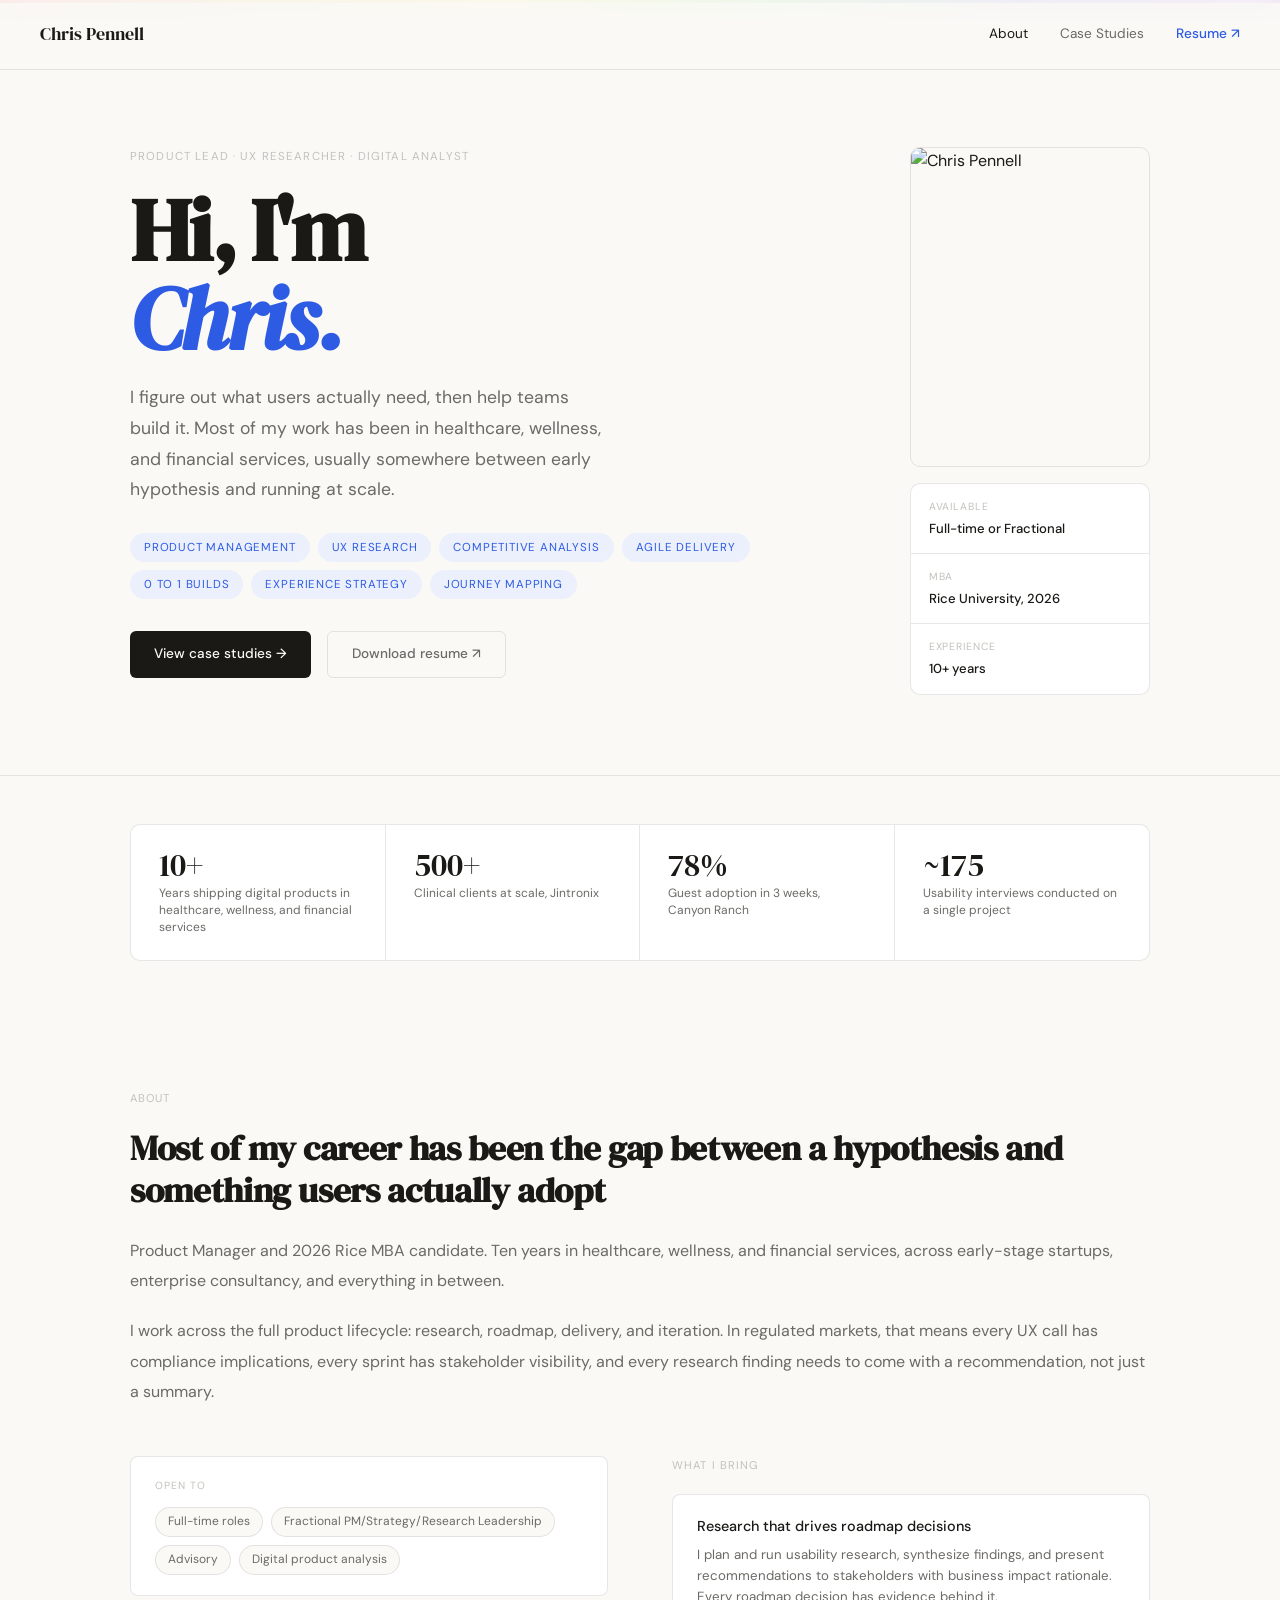
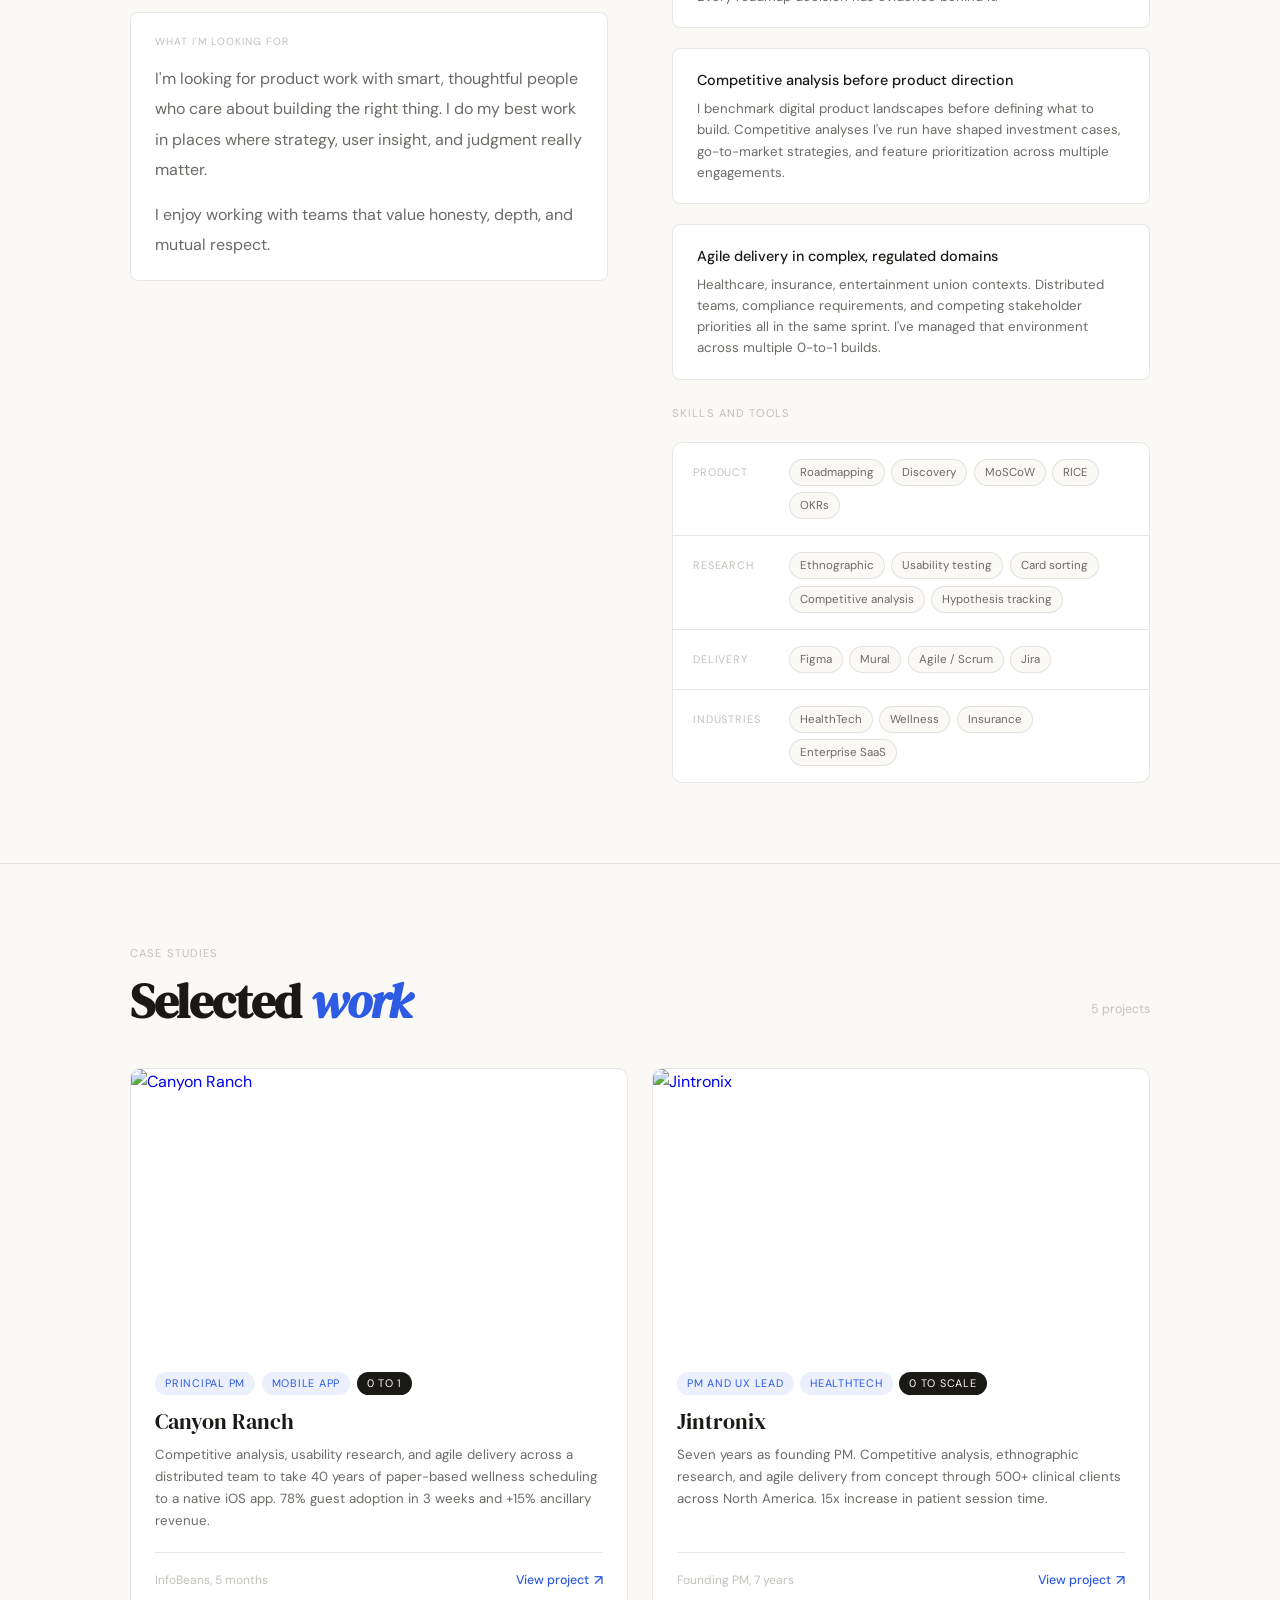
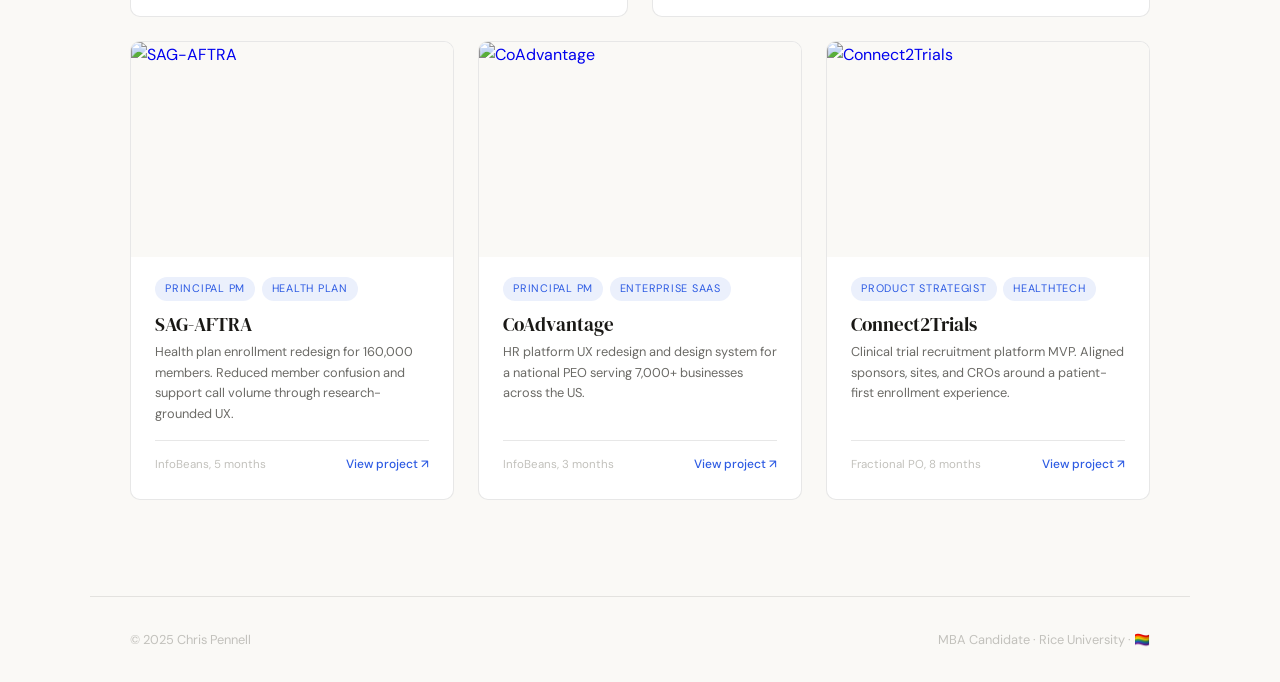
==== commit e53efbc0: "Refine about section layout and role-fit copy" ====
--- a/index.html
+++ b/index.html
@@ -4,6 +4,7 @@
 <meta charset="UTF-8">
 <meta name="viewport" content="width=device-width, initial-scale=1.0">
 <title>Chris Pennell · Experience Strategist · UX Research</title>
+<link rel="icon" href="favicon.svg" type="image/svg+xml">
 <link rel="preconnect" href="https://fonts.googleapis.com">
 <link rel="preconnect" href="https://fonts.gstatic.com" crossorigin>
 <link href="https://fonts.googleapis.com/css2?family=DM+Serif+Display:ital@0;1&family=DM+Sans:wght@300;400;500&display=swap" rel="stylesheet">
@@ -264,21 +265,6 @@
 
     <div class="about-grid fade-in" style="transition-delay:.14s">
       <div>
-        <div style="font-size:.7rem;letter-spacing:.1em;text-transform:uppercase;color:var(--ink-faint);margin-bottom:1.25rem;">What I bring</div>
-        <div class="diff-list">
-          <div class="diff-item">
-            <div class="diff-title">Research that drives roadmap decisions</div>
-            <div class="diff-desc">I plan and run usability research, synthesize findings, and present recommendations to stakeholders with business impact rationale. Every roadmap decision has evidence behind it.</div>
-          </div>
-          <div class="diff-item">
-            <div class="diff-title">Competitive analysis before product direction</div>
-            <div class="diff-desc">I benchmark digital product landscapes before defining what to build. Competitive analyses I've run have shaped investment cases, go-to-market strategies, and feature prioritization across multiple engagements.</div>
-          </div>
-          <div class="diff-item">
-            <div class="diff-title">Agile delivery in complex, regulated domains</div>
-            <div class="diff-desc">Healthcare, insurance, entertainment union contexts. Distributed teams, compliance requirements, and competing stakeholder priorities all in the same sprint. I've managed that environment across multiple 0-to-1 builds.</div>
-          </div>
-        </div>
         <div class="goals-card">
           <div class="goals-label">Open to</div>
           <div class="goals-row">
@@ -288,8 +274,32 @@
             <span class="goals-pill">Digital product analysis</span>
           </div>
         </div>
+        <div class="goals-card" style="margin-top:1rem;">
+          <div class="goals-label">What I'm Looking For</div>
+          <p class="body-text" style="margin-bottom:.9rem;">
+            I'm looking for product work with smart, thoughtful people who care about building the right thing. I do my best work in places where strategy, user insight, and judgment really matter.
+          </p>
+          <p class="body-text" style="margin-bottom:0;">
+            I enjoy working with teams that value honesty, depth, and mutual respect.
+          </p>
+        </div>
       </div>
       <div>
+        <div style="font-size:.7rem;letter-spacing:.1em;text-transform:uppercase;color:var(--ink-faint);margin-bottom:1.25rem;">What I bring</div>
+        <div class="diff-list" style="margin-bottom:1.5rem;">
+          <div class="diff-item">
+            <div class="diff-title">Research that drives roadmap decisions</div>
+            <div class="diff-desc">I plan and run usability research, synthesize findings, and present recommendations to stakeholders with business impact rationale. Every roadmap decision has evidence behind it.</div>
+          </div>
+          <div class="diff-item">
+            <div class="diff-title">Competitive analysis before product direction</div>
+            <div class="diff-desc">I benchmark digital product landscapes before defining what to build. Competitive analyses I've run have shaped investment cases, go-to-market strategies, and feature prioritization across multiple engagements.</div>
+          </div>
+          <div class="diff-item">
+            <div class="diff-title">Agile delivery in complex, regulated domains</div>
+            <div class="diff-desc">Healthcare, insurance, entertainment union contexts. Distributed teams, compliance requirements, and competing stakeholder priorities all in the same sprint. I've managed that environment across multiple 0-to-1 builds.</div>
+          </div>
+        </div>
         <div style="font-size:.7rem;letter-spacing:.1em;text-transform:uppercase;color:var(--ink-faint);margin-bottom:1.25rem;">Skills and tools</div>
         <div class="skills-strip">
           <div class="skill-cell">
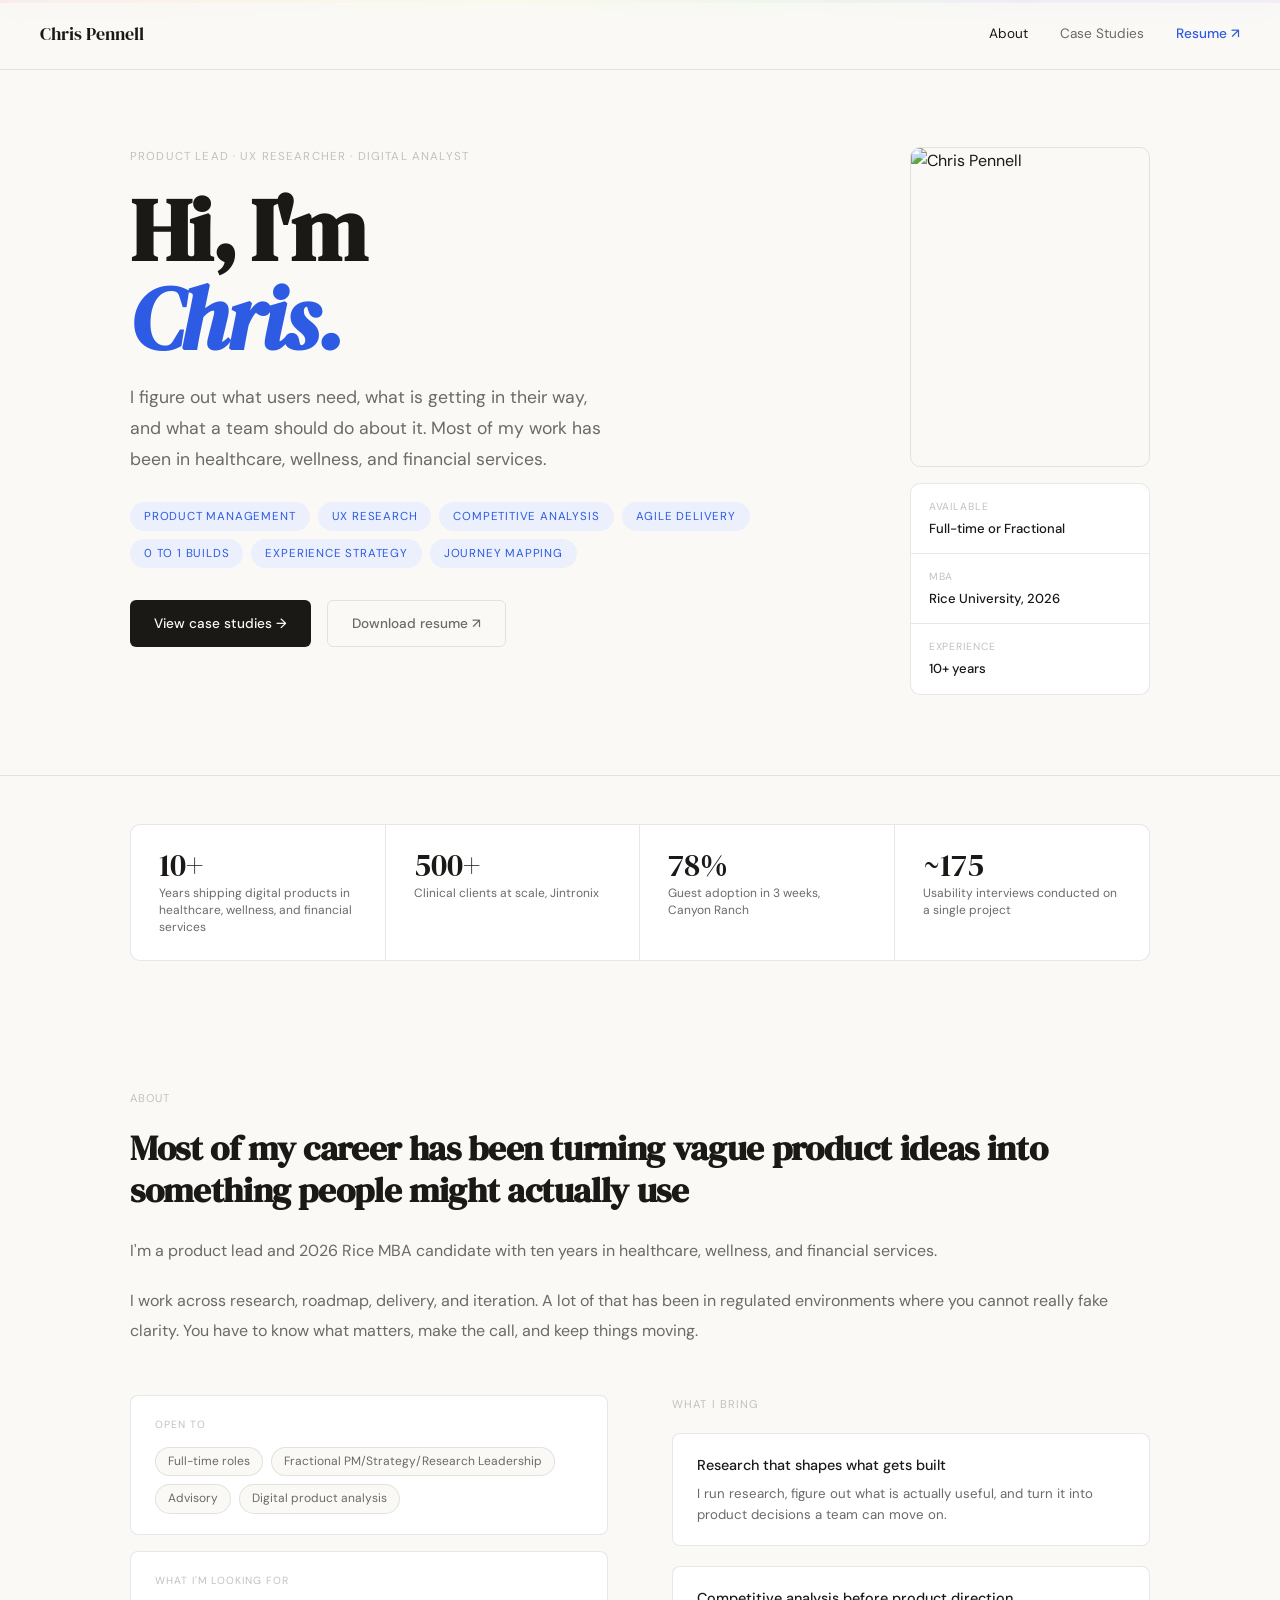
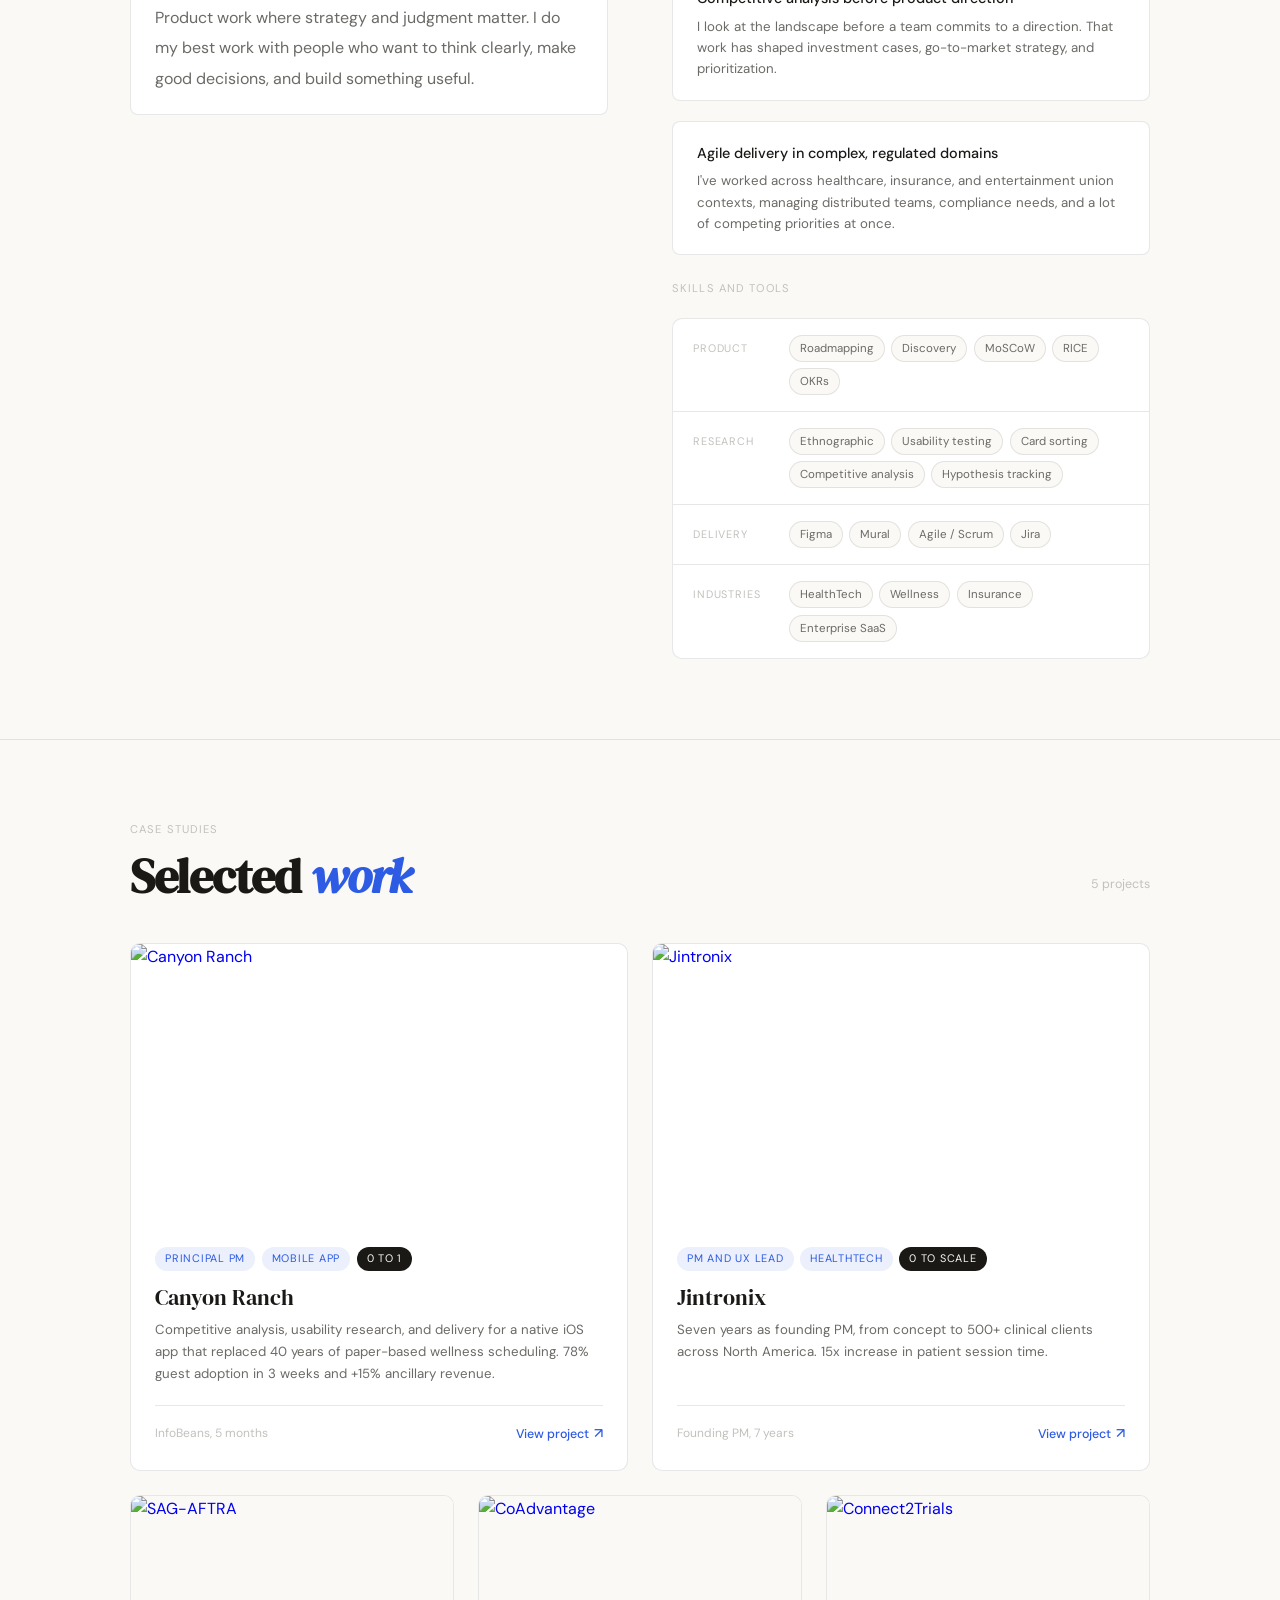
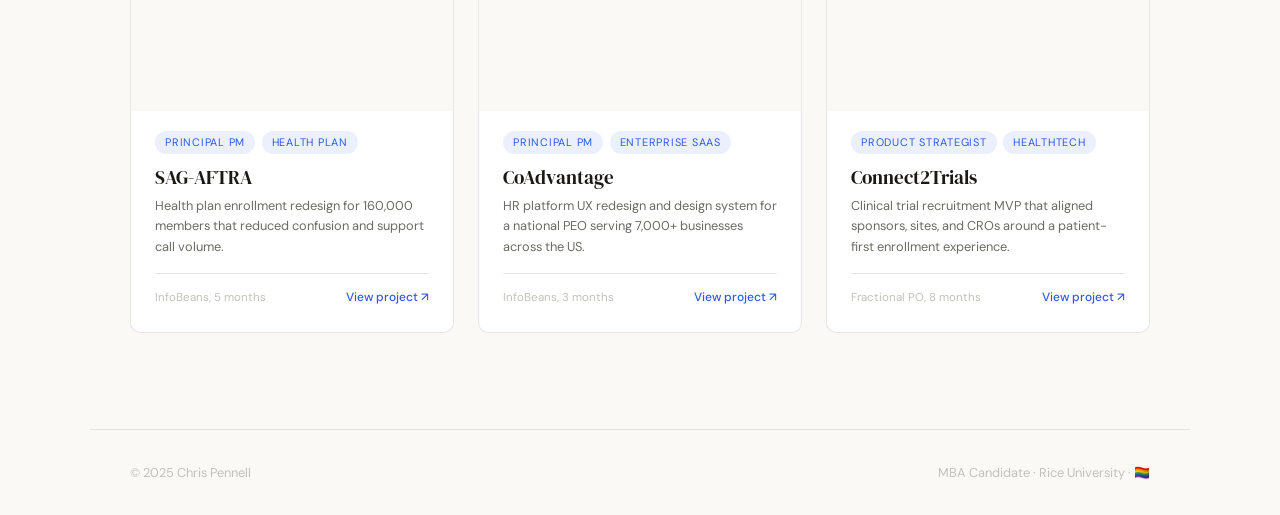
==== commit a41c6c1d: "Revise portfolio copy tone across site" ====
--- a/index.html
+++ b/index.html
@@ -188,7 +188,7 @@
         <div class="hero-eyebrow fade-in">Product Lead · UX Researcher · Digital Analyst</div>
         <h1 class="hero-title fade-in" style="transition-delay:.07s">Hi, I'm<br><em>Chris.</em></h1>
         <p class="hero-subtitle fade-in" style="transition-delay:.13s">
-          I figure out what users actually need, then help teams build it. Most of my work has been in healthcare, wellness, and financial services, usually somewhere between early hypothesis and running at scale.
+          I figure out what users need, what is getting in their way, and what a team should do about it. Most of my work has been in healthcare, wellness, and financial services.
         </p>
         <div class="hero-tags fade-in" style="transition-delay:.17s">
           <span class="hero-tag">Product Management</span>
@@ -254,13 +254,13 @@
   <div class="container-wide">
     <div class="section-eyebrow fade-in">About</div>
     <h2 class="section-heading fade-in" style="transition-delay:.06s; font-size:clamp(1.6rem,3vw,2.2rem);">
-      Most of my career has been the gap between a hypothesis and something users actually adopt
+      Most of my career has been turning vague product ideas into something people might actually use
     </h2>
     <p class="body-text fade-in" style="transition-delay:.1s">
-      Product Manager and 2026 Rice MBA candidate. Ten years in healthcare, wellness, and financial services, across early-stage startups, enterprise consultancy, and everything in between.
+      I'm a product lead and 2026 Rice MBA candidate with ten years in healthcare, wellness, and financial services.
     </p>
     <p class="body-text fade-in" style="transition-delay:.12s">
-      I work across the full product lifecycle: research, roadmap, delivery, and iteration. In regulated markets, that means every UX call has compliance implications, every sprint has stakeholder visibility, and every research finding needs to come with a recommendation, not just a summary.
+      I work across research, roadmap, delivery, and iteration. A lot of that has been in regulated environments where you cannot really fake clarity. You have to know what matters, make the call, and keep things moving.
     </p>
 
     <div class="about-grid fade-in" style="transition-delay:.14s">
@@ -276,11 +276,8 @@
         </div>
         <div class="goals-card" style="margin-top:1rem;">
           <div class="goals-label">What I'm Looking For</div>
-          <p class="body-text" style="margin-bottom:.9rem;">
-            I'm looking for product work with smart, thoughtful people who care about building the right thing. I do my best work in places where strategy, user insight, and judgment really matter.
-          </p>
           <p class="body-text" style="margin-bottom:0;">
-            I enjoy working with teams that value honesty, depth, and mutual respect.
+            Product work where strategy and judgment matter. I do my best work with people who want to think clearly, make good decisions, and build something useful.
           </p>
         </div>
       </div>
@@ -288,16 +285,16 @@
         <div style="font-size:.7rem;letter-spacing:.1em;text-transform:uppercase;color:var(--ink-faint);margin-bottom:1.25rem;">What I bring</div>
         <div class="diff-list" style="margin-bottom:1.5rem;">
           <div class="diff-item">
-            <div class="diff-title">Research that drives roadmap decisions</div>
-            <div class="diff-desc">I plan and run usability research, synthesize findings, and present recommendations to stakeholders with business impact rationale. Every roadmap decision has evidence behind it.</div>
+            <div class="diff-title">Research that shapes what gets built</div>
+            <div class="diff-desc">I run research, figure out what is actually useful, and turn it into product decisions a team can move on.</div>
           </div>
           <div class="diff-item">
             <div class="diff-title">Competitive analysis before product direction</div>
-            <div class="diff-desc">I benchmark digital product landscapes before defining what to build. Competitive analyses I've run have shaped investment cases, go-to-market strategies, and feature prioritization across multiple engagements.</div>
+            <div class="diff-desc">I look at the landscape before a team commits to a direction. That work has shaped investment cases, go-to-market strategy, and prioritization.</div>
           </div>
           <div class="diff-item">
             <div class="diff-title">Agile delivery in complex, regulated domains</div>
-            <div class="diff-desc">Healthcare, insurance, entertainment union contexts. Distributed teams, compliance requirements, and competing stakeholder priorities all in the same sprint. I've managed that environment across multiple 0-to-1 builds.</div>
+            <div class="diff-desc">I've worked across healthcare, insurance, and entertainment union contexts, managing distributed teams, compliance needs, and a lot of competing priorities at once.</div>
           </div>
         </div>
         <div style="font-size:.7rem;letter-spacing:.1em;text-transform:uppercase;color:var(--ink-faint);margin-bottom:1.25rem;">Skills and tools</div>
@@ -369,7 +366,7 @@
             <span class="case-tag-dark">0 to 1</span>
           </div>
           <div class="case-card-title">Canyon Ranch</div>
-          <div class="case-card-desc">Competitive analysis, usability research, and agile delivery across a distributed team to take 40 years of paper-based wellness scheduling to a native iOS app. 78% guest adoption in 3 weeks and +15% ancillary revenue.</div>
+          <div class="case-card-desc">Competitive analysis, usability research, and delivery for a native iOS app that replaced 40 years of paper-based wellness scheduling. 78% guest adoption in 3 weeks and +15% ancillary revenue.</div>
           <div class="case-card-footer">
             <span class="case-card-meta">InfoBeans, 5 months</span>
             <span class="case-card-link">View project <span class="case-card-link-arrow">↗</span></span>
@@ -387,7 +384,7 @@
             <span class="case-tag-dark">0 to Scale</span>
           </div>
           <div class="case-card-title">Jintronix</div>
-          <div class="case-card-desc">Seven years as founding PM. Competitive analysis, ethnographic research, and agile delivery from concept through 500+ clinical clients across North America. 15x increase in patient session time.</div>
+          <div class="case-card-desc">Seven years as founding PM, from concept to 500+ clinical clients across North America. 15x increase in patient session time.</div>
           <div class="case-card-footer">
             <span class="case-card-meta">Founding PM, 7 years</span>
             <span class="case-card-link">View project <span class="case-card-link-arrow">↗</span></span>
@@ -407,7 +404,7 @@
             <span class="case-tag">Health Plan</span>
           </div>
           <div class="case-list-title">SAG-AFTRA</div>
-          <div class="case-list-desc">Health plan enrollment redesign for 160,000 members. Reduced member confusion and support call volume through research-grounded UX.</div>
+          <div class="case-list-desc">Health plan enrollment redesign for 160,000 members that reduced confusion and support call volume.</div>
           <div class="case-list-footer">
             <span class="case-list-meta">InfoBeans, 5 months</span>
             <span class="case-list-link">View project ↗</span>
@@ -441,7 +438,7 @@
             <span class="case-tag">HealthTech</span>
           </div>
           <div class="case-list-title">Connect2Trials</div>
-          <div class="case-list-desc">Clinical trial recruitment platform MVP. Aligned sponsors, sites, and CROs around a patient-first enrollment experience.</div>
+          <div class="case-list-desc">Clinical trial recruitment MVP that aligned sponsors, sites, and CROs around a patient-first enrollment experience.</div>
           <div class="case-list-footer">
             <span class="case-list-meta">Fractional PO, 8 months</span>
             <span class="case-list-link">View project ↗</span>
